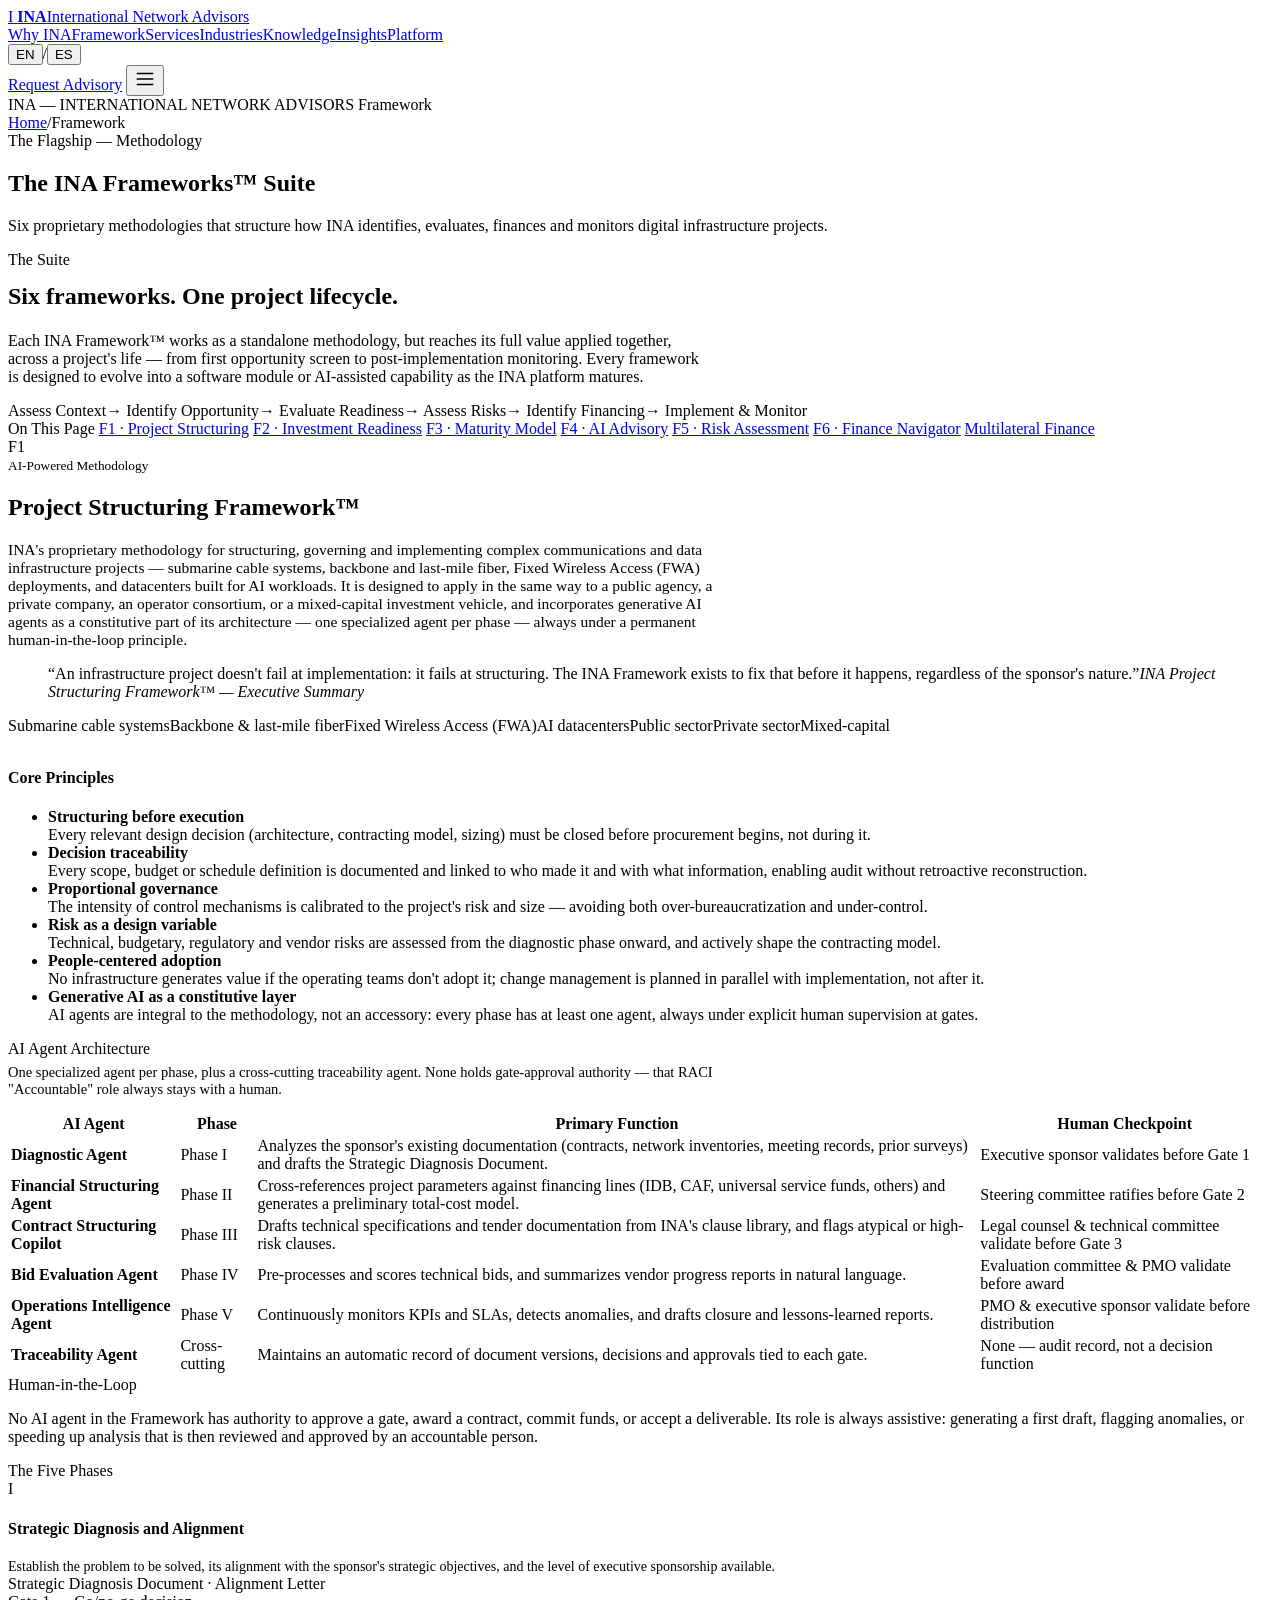
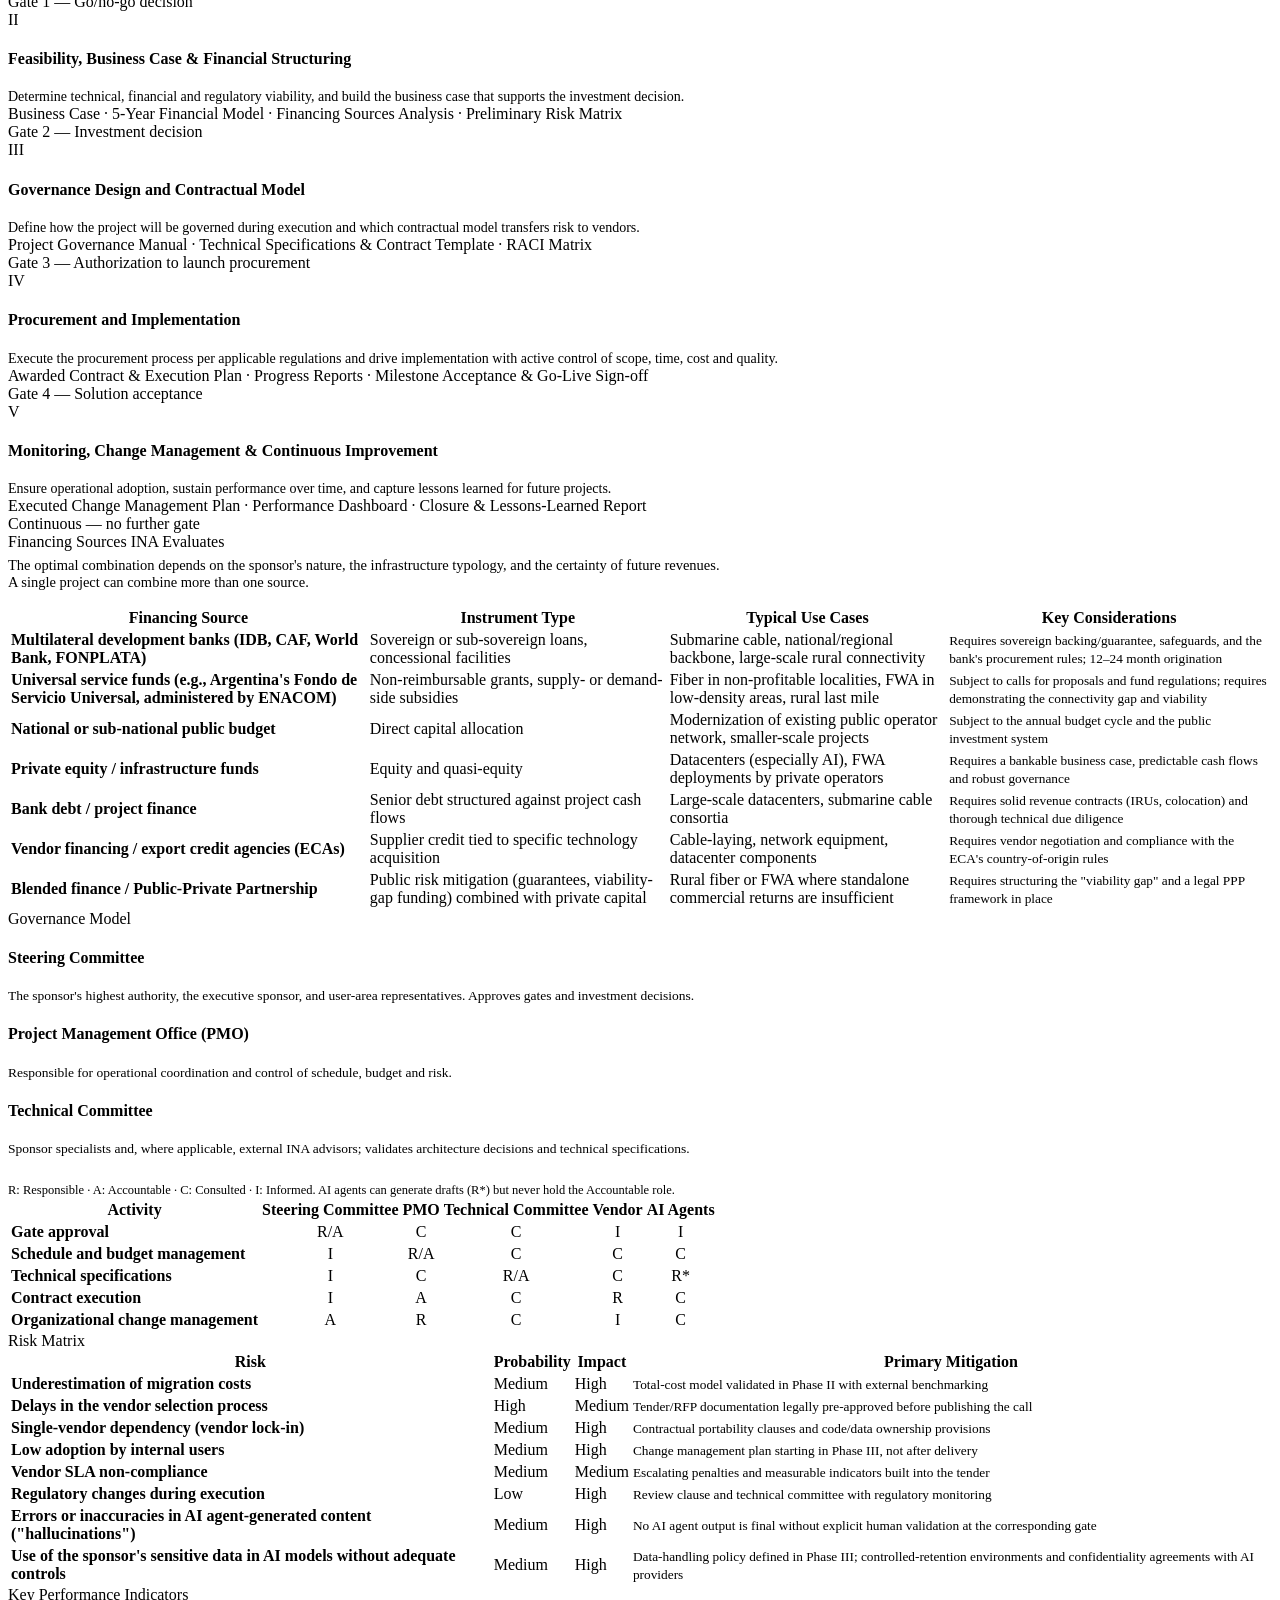
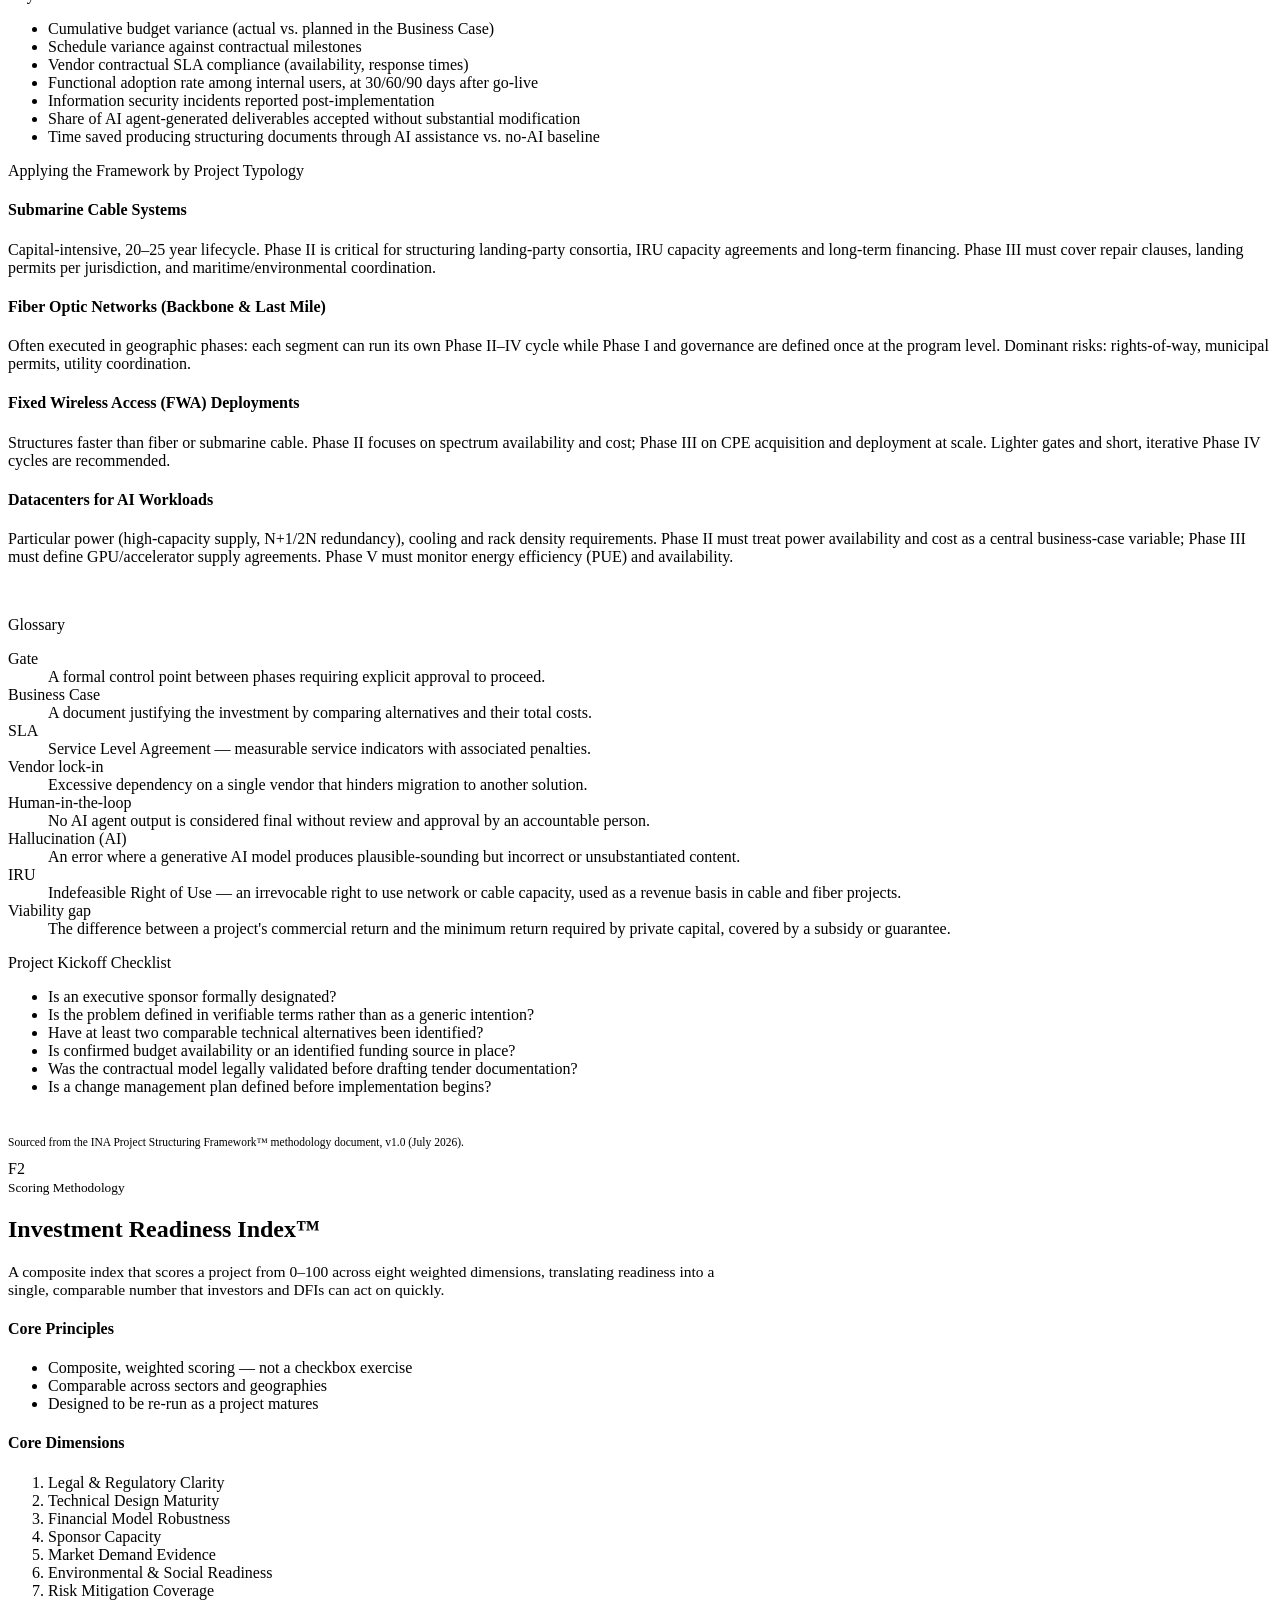
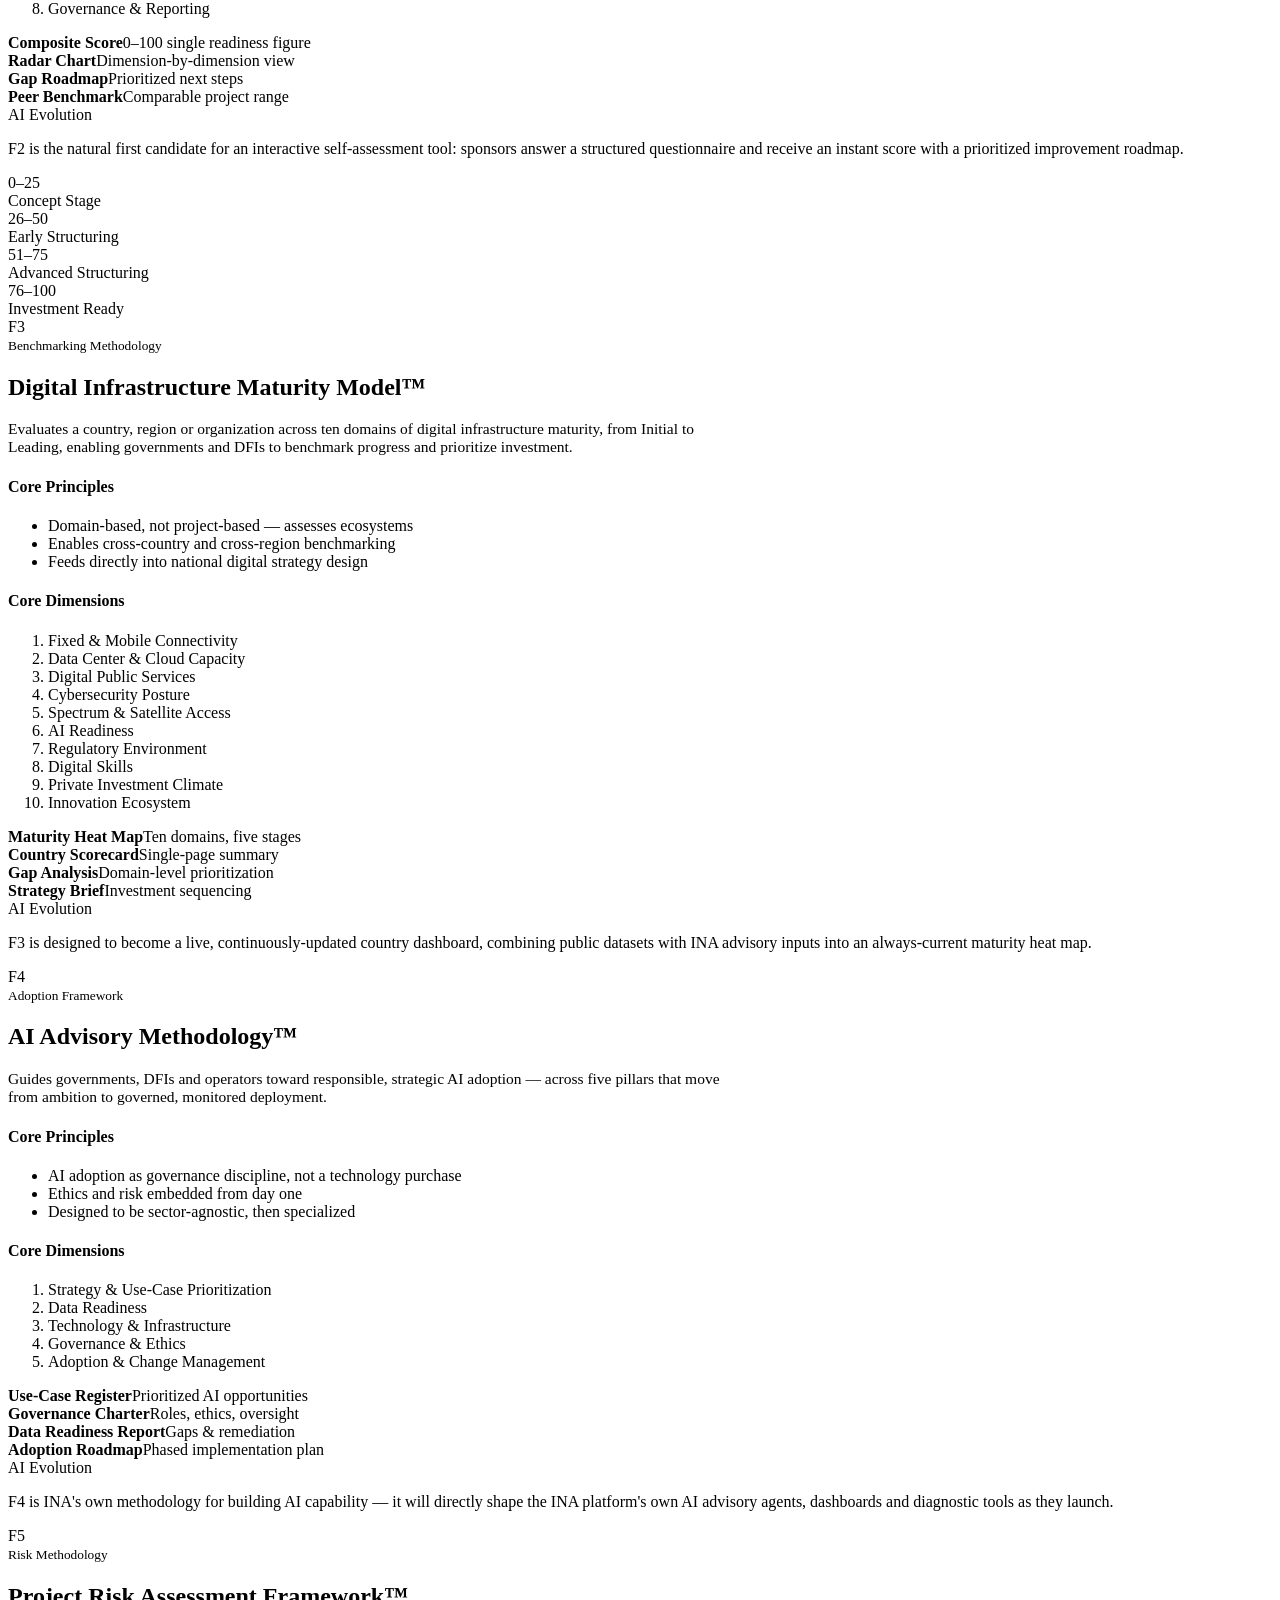
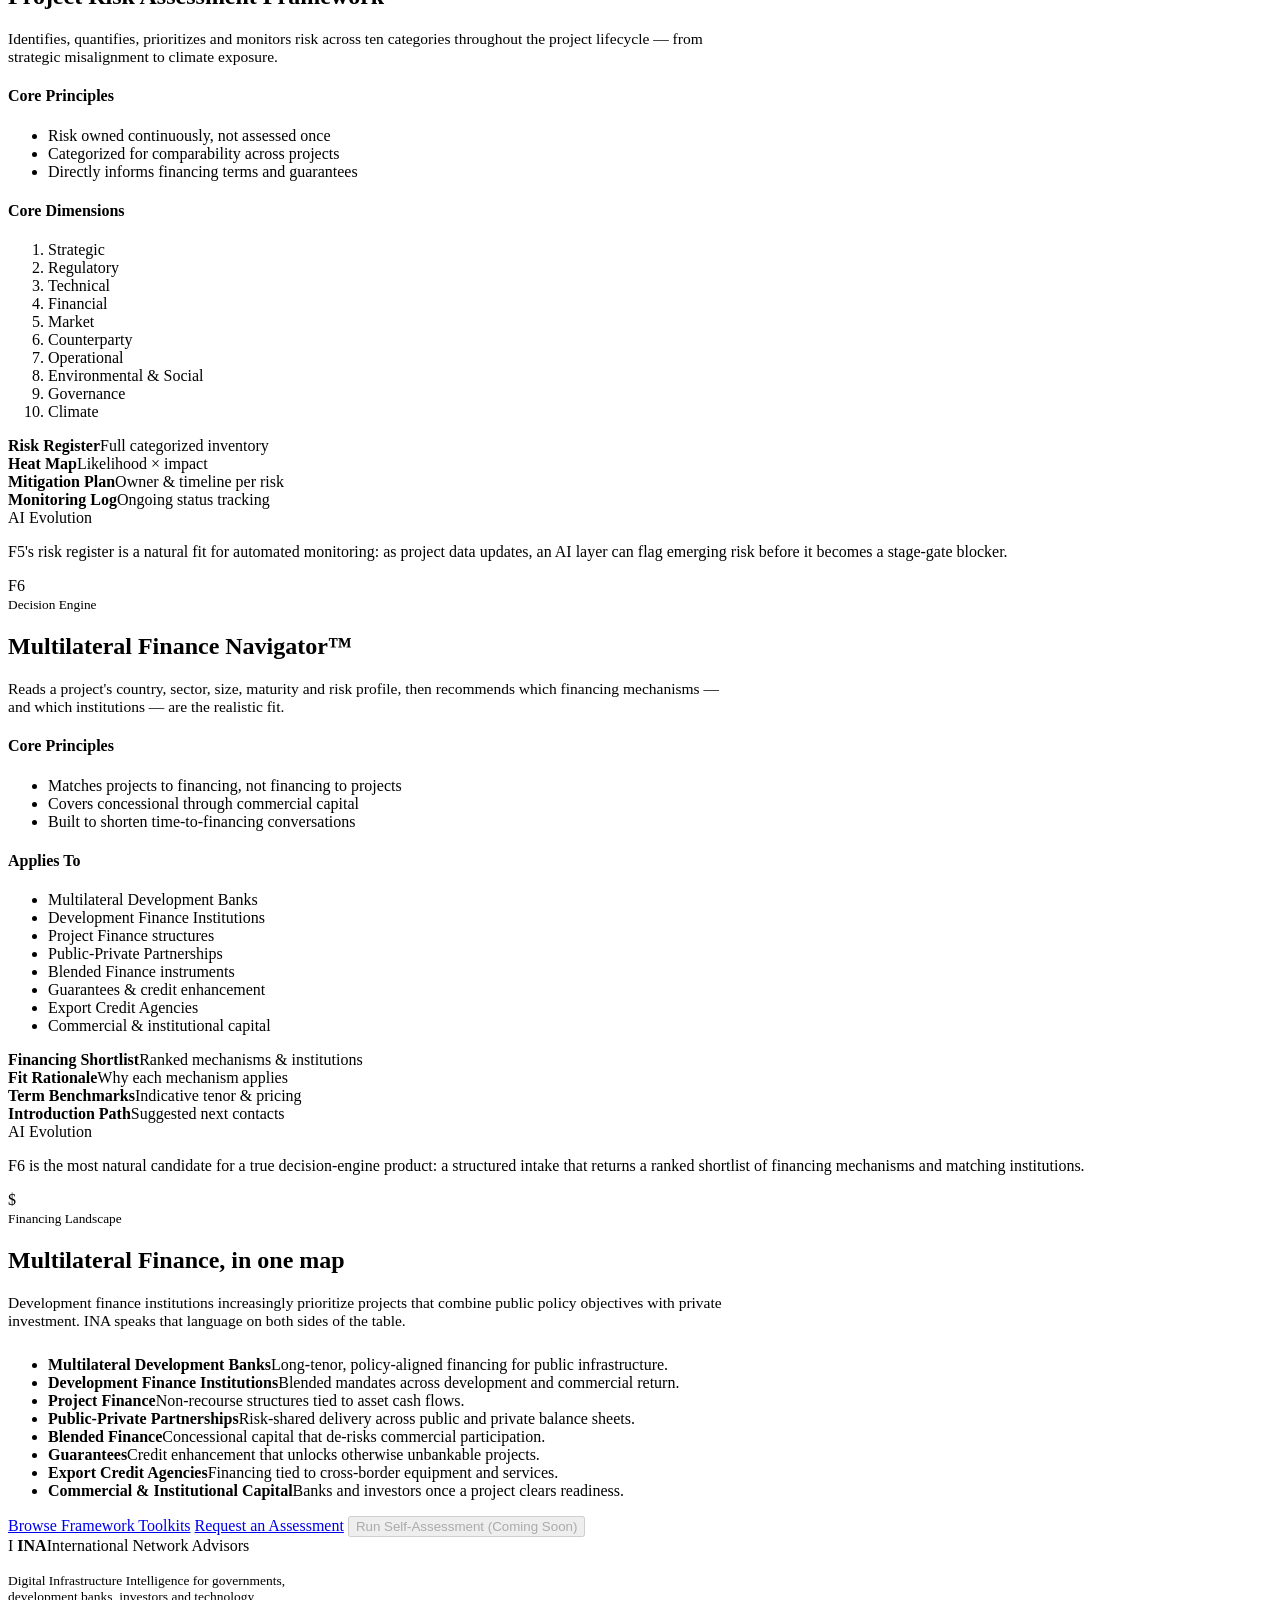
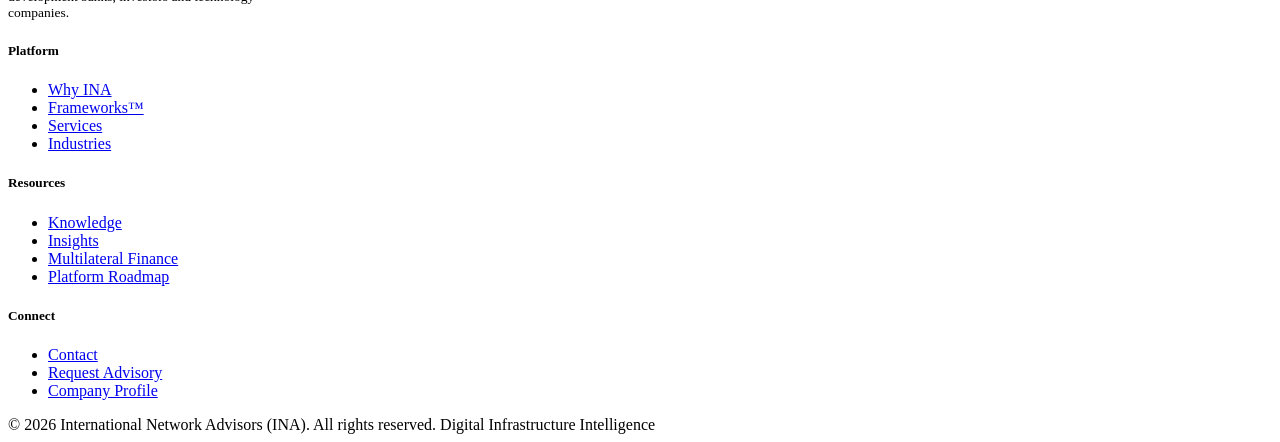
==== framework.html @ de809a36 "Add files via upload" ====
<!DOCTYPE html>
<html lang="en">
<head>
<meta charset="UTF-8">
<meta name="viewport" content="width=device-width, initial-scale=1.0">
<title data-i18n-en="The INA Frameworks™ Suite — Methodology" data-i18n-es="La Suite de Metodologías INA™ — Metodología">The INA Frameworks™ Suite — Methodology</title>
<meta name="description" data-i18n-attr="content" data-i18n-en="The six proprietary INA Frameworks: Project Structuring, Investment Readiness, Maturity Model, AI Advisory, Risk Assessment and Multilateral Finance Navigator." data-i18n-es="Las seis metodologías propias de INA: Estructuración de Proyectos, Preparación para la Inversión, Modelo de Madurez, Asesoría en IA, Evaluación de Riesgo y Navegador de Financiamiento Multilateral." content="The six proprietary INA Frameworks: Project Structuring, Investment Readiness, Maturity Model, AI Advisory, Risk Assessment and Multilateral Finance Navigator.">
<link rel="preconnect" href="https://fonts.googleapis.com">
<link rel="preconnect" href="https://fonts.gstatic.com" crossorigin>
<link href="https://fonts.googleapis.com/css2?family=Fraunces:ital,opsz,wght@0,9..144,400;0,9..144,500;0,9..144,600;1,9..144,500;1,9..144,600&family=IBM+Plex+Sans:wght@400;500;600&family=IBM+Plex+Mono:wght@400;500&display=swap" rel="stylesheet">
<link rel="stylesheet" href="assets/style.css">
</head>
<body>
<header class="site">
  <div class="wrap nav">
    <a href="index.html" class="brand">
      <span class="mark">I</span>
      <span class="word"><b>INA</b><span><span data-i18n="brand.tagline">International Network Advisors</span></span></span>
    </a>
    <nav class="links">
      <a href="why-ina.html"><span data-i18n="nav.why">Why INA</span></a><a href="framework.html" class="current"><span data-i18n="nav.framework">Framework</span></a><a href="services.html"><span data-i18n="nav.services">Services</span></a><a href="industries.html"><span data-i18n="nav.industries">Industries</span></a><a href="knowledge.html"><span data-i18n="nav.knowledge">Knowledge</span></a><a href="insights.html"><span data-i18n="nav.insights">Insights</span></a><a href="platform.html"><span data-i18n="nav.platform">Platform</span></a>
    </nav>
    <div class="lang-switch" aria-label="Language">
      <button class="lang-btn" data-lang="en">EN</button><span>/</span><button class="lang-btn" data-lang="es">ES</button>
    </div>
    <a href="contact.html" class="btn amber"><span data-i18n="nav.cta">Request Advisory</span></a>
    <button class="navToggle" aria-label="Toggle menu" id="navToggle">
      <svg width="22" height="22" viewBox="0 0 24 24" fill="none" stroke="currentColor" stroke-width="1.6"><path d="M3 6h18M3 12h18M3 18h18"/></svg>
    </button>
  </div>
  <div id="mobileMenu" style="display:none; border-top:1px solid var(--paper-line); background:var(--paper);">
    <div class="wrap" style="display:flex; flex-direction:column; padding:18px 32px; gap:16px;">
      <a href="why-ina.html"><span data-i18n="nav.why">Why INA</span></a><a href="framework.html"><span data-i18n="nav.framework">Framework</span></a><a href="services.html"><span data-i18n="nav.services">Services</span></a><a href="industries.html"><span data-i18n="nav.industries">Industries</span></a><a href="knowledge.html"><span data-i18n="nav.knowledge">Knowledge</span></a><a href="insights.html"><span data-i18n="nav.insights">Insights</span></a><a href="platform.html"><span data-i18n="nav.platform">Platform</span></a><a href="contact.html"><span data-i18n="nav.contact">Contact</span></a>
      <div class="lang-switch" style="margin-top:6px;"><button class="lang-btn" data-lang="en">EN</button><span>/</span><button class="lang-btn" data-lang="es">ES</button></div>
    </div>
  </div>
</header>
<section class="page-hero">
  <span class="corner-tag tl">INA &mdash; INTERNATIONAL NETWORK ADVISORS</span>
  <span class="corner-tag tr"><span data-i18n="crumb.framework">Framework</span></span>
  <div class="wrap">
    <div class="breadcrumb"><a href="index.html">Home</a><span>/</span><span><span data-i18n="crumb.framework">Framework</span></span></div>
    <span class="eyebrow on-dark"><span data-i18n="fw.hero.eyebrow">The Flagship &mdash; Methodology</span></span>
    <h1 class="h-page"><span data-i18n="fw.hero.title">The INA Frameworks&trade; Suite</span></h1>
    <p class="lede"><span data-i18n="fw.hero.lede">Six proprietary methodologies that structure how INA identifies, evaluates, finances and monitors digital infrastructure projects.</span></p>
  </div>
</section>
<section class="tight">
  <div class="wrap">
    <div class="reveal" style="max-width:760px;">
      <span class="eyebrow"><span data-i18n="fw.intro.eyebrow">The Suite</span></span>
      <h2 class="h-section" style="margin-top:14px;"><span data-i18n="fw.intro.title">Six frameworks. One project lifecycle.</span></h2>
      <p style="margin-top:22px; font-size:16px; color:var(--muted); max-width:700px;"><span data-i18n="fw.intro.p">Each INA Framework&trade; works as a standalone methodology, but reaches its full value applied together, across a project's life &mdash; from first opportunity screen to post-implementation monitoring. Every framework is designed to evolve into a software module or AI-assisted capability as the INA platform matures.</span></p>
    </div>
    <div class="reveal">
      <div class="workflow">
        <span class="wf-node"><span data-i18n="wf.assess">Assess Context</span></span><span class="wf-arrow">&rarr;</span>
        <span class="wf-node"><span data-i18n="wf.identify">Identify Opportunity</span></span><span class="wf-arrow">&rarr;</span>
        <span class="wf-node"><span data-i18n="wf.evaluate">Evaluate Readiness</span></span><span class="wf-arrow">&rarr;</span>
        <span class="wf-node"><span data-i18n="wf.risks">Assess Risks</span></span><span class="wf-arrow">&rarr;</span>
        <span class="wf-node"><span data-i18n="wf.finance">Identify Financing</span></span><span class="wf-arrow">&rarr;</span>
        <span class="wf-node"><span data-i18n="wf.implement">Implement &amp; Monitor</span></span>
      </div>
    </div>
  </div>
</section>
<section class="tight"><div class="wrap"><div class="fw-layout"><div class="fw-toc">
  <span class="toc-label"><span data-i18n="fw.toc.label">On This Page</span></span>
  <a href="#f1"><span data-i18n="fw.toc.f1">F1 &middot; Project Structuring</span></a>
  <a href="#f2"><span data-i18n="fw.toc.f2">F2 &middot; Investment Readiness</span></a>
  <a href="#f3"><span data-i18n="fw.toc.f3">F3 &middot; Maturity Model</span></a>
  <a href="#f4"><span data-i18n="fw.toc.f4">F4 &middot; AI Advisory</span></a>
  <a href="#f5"><span data-i18n="fw.toc.f5">F5 &middot; Risk Assessment</span></a>
  <a href="#f6"><span data-i18n="fw.toc.f6">F6 &middot; Finance Navigator</span></a>
  <a href="#finance"><span data-i18n="fw.toc.finance">Multilateral Finance</span></a>
</div>
<div><div class="fw-section" id="f1">
  <div class="fw-kicker">
    <span class="fnum-big">F1</span>
    <div class="fw-title"><small><span data-i18n="fw.f1.kicker">AI-Powered Methodology</span></small><h2><span data-i18n="fw.f1.title">Project Structuring Framework&trade;</span></h2></div>
  </div>
  <p style="max-width:720px; color:var(--muted); font-size:15.5px;"><span data-i18n="fw.f1.overview">INA's proprietary methodology for structuring, governing and implementing complex communications and data infrastructure projects &mdash; submarine cable systems, backbone and last-mile fiber, Fixed Wireless Access (FWA) deployments, and datacenters built for AI workloads. It is designed to apply in the same way to a public agency, a private company, an operator consortium, or a mixed-capital investment vehicle, and incorporates generative AI agents as a constitutive part of its architecture &mdash; one specialized agent per phase &mdash; always under a permanent human-in-the-loop principle.</span></p>
  <blockquote class="fw-quote">&ldquo;<span data-i18n="fw.f1.quote">An infrastructure project doesn't fail at implementation: it fails at structuring. The INA Framework exists to fix that before it happens, regardless of the sponsor's nature.</span>&rdquo;<cite><span data-i18n="fw.f1.quote.cite">INA Project Structuring Framework&trade; — Executive Summary</span></cite></blockquote>
  <div class="chip-row"><span><span data-i18n="fw.f1.scope.1">Submarine cable systems</span></span><span><span data-i18n="fw.f1.scope.2">Backbone &amp; last-mile fiber</span></span><span><span data-i18n="fw.f1.scope.3">Fixed Wireless Access (FWA)</span></span><span><span data-i18n="fw.f1.scope.4">AI datacenters</span></span><span><span data-i18n="fw.f1.scope.5">Public sector</span></span><span><span data-i18n="fw.f1.scope.6">Private sector</span></span><span><span data-i18n="fw.f1.scope.7">Mixed-capital</span></span></div>

  <div class="info-block" style="margin-top:34px;"><h4><span data-i18n="fw.principles">Core Principles</span></h4><ul style="gap:16px;"><li><b style="color:var(--text);"><span data-i18n="fw.f1.p1">Structuring before execution</span></b><br><span style="color:var(--muted);"><span data-i18n="fw.f1.p1.d">Every relevant design decision (architecture, contracting model, sizing) must be closed before procurement begins, not during it.</span></span></li><li><b style="color:var(--text);"><span data-i18n="fw.f1.p2">Decision traceability</span></b><br><span style="color:var(--muted);"><span data-i18n="fw.f1.p2.d">Every scope, budget or schedule definition is documented and linked to who made it and with what information, enabling audit without retroactive reconstruction.</span></span></li><li><b style="color:var(--text);"><span data-i18n="fw.f1.p3">Proportional governance</span></b><br><span style="color:var(--muted);"><span data-i18n="fw.f1.p3.d">The intensity of control mechanisms is calibrated to the project's risk and size &mdash; avoiding both over-bureaucratization and under-control.</span></span></li><li><b style="color:var(--text);"><span data-i18n="fw.f1.p4">Risk as a design variable</span></b><br><span style="color:var(--muted);"><span data-i18n="fw.f1.p4.d">Technical, budgetary, regulatory and vendor risks are assessed from the diagnostic phase onward, and actively shape the contracting model.</span></span></li><li><b style="color:var(--text);"><span data-i18n="fw.f1.p5">People-centered adoption</span></b><br><span style="color:var(--muted);"><span data-i18n="fw.f1.p5.d">No infrastructure generates value if the operating teams don't adopt it; change management is planned in parallel with implementation, not after it.</span></span></li><li><b style="color:var(--text);"><span data-i18n="fw.f1.p6">Generative AI as a constitutive layer</span></b><br><span style="color:var(--muted);"><span data-i18n="fw.f1.p6.d">AI agents are integral to the methodology, not an accessory: every phase has at least one agent, always under explicit human supervision at gates.</span></span></li></ul></div>

  <div class="subhead"><span data-i18n="fw.f1.agents.title">AI Agent Architecture</span></div>
  <p style="max-width:720px; color:var(--muted); font-size:14.5px; margin-top:6px;"><span data-i18n="fw.f1.agents.lede">One specialized agent per phase, plus a cross-cutting traceability agent. None holds gate-approval authority — that RACI "Accountable" role always stays with a human.</span></p>
  <div class="table-wrap"><table class="fw-table">
      <tr><th><span data-i18n="th.agent">AI Agent</span></th><th><span data-i18n="th.phase">Phase</span></th><th><span data-i18n="th.function">Primary Function</span></th><th><span data-i18n="th.checkpoint">Human Checkpoint</span></th></tr>
      <tr><td><b><span data-i18n="ag1.name">Diagnostic Agent</span></b></td><td><span data-i18n="ag1.phase">Phase I</span></td><td><span data-i18n="ag1.fn">Analyzes the sponsor's existing documentation (contracts, network inventories, meeting records, prior surveys) and drafts the Strategic Diagnosis Document.</span></td><td><span data-i18n="ag1.hc">Executive sponsor validates before Gate 1</span></td></tr>
      <tr><td><b><span data-i18n="ag2.name">Financial Structuring Agent</span></b></td><td><span data-i18n="ag2.phase">Phase II</span></td><td><span data-i18n="ag2.fn">Cross-references project parameters against financing lines (IDB, CAF, universal service funds, others) and generates a preliminary total-cost model.</span></td><td><span data-i18n="ag2.hc">Steering committee ratifies before Gate 2</span></td></tr>
      <tr><td><b><span data-i18n="ag3.name">Contract Structuring Copilot</span></b></td><td><span data-i18n="ag3.phase">Phase III</span></td><td><span data-i18n="ag3.fn">Drafts technical specifications and tender documentation from INA's clause library, and flags atypical or high-risk clauses.</span></td><td><span data-i18n="ag3.hc">Legal counsel &amp; technical committee validate before Gate 3</span></td></tr>
      <tr><td><b><span data-i18n="ag4.name">Bid Evaluation Agent</span></b></td><td><span data-i18n="ag4.phase">Phase IV</span></td><td><span data-i18n="ag4.fn">Pre-processes and scores technical bids, and summarizes vendor progress reports in natural language.</span></td><td><span data-i18n="ag4.hc">Evaluation committee &amp; PMO validate before award</span></td></tr>
      <tr><td><b><span data-i18n="ag5.name">Operations Intelligence Agent</span></b></td><td><span data-i18n="ag5.phase">Phase V</span></td><td><span data-i18n="ag5.fn">Continuously monitors KPIs and SLAs, detects anomalies, and drafts closure and lessons-learned reports.</span></td><td><span data-i18n="ag5.hc">PMO &amp; executive sponsor validate before distribution</span></td></tr>
      <tr><td><b><span data-i18n="ag6.name">Traceability Agent</span></b></td><td><span data-i18n="ag6.phase">Cross-cutting</span></td><td><span data-i18n="ag6.fn">Maintains an automatic record of document versions, decisions and approvals tied to each gate.</span></td><td><span data-i18n="ag6.hc">None &mdash; audit record, not a decision function</span></td></tr>
    </table></div>
  <div class="ai-callout"><span class="lab"><span data-i18n="fw.f1.hitl.label">Human-in-the-Loop</span></span><p><span data-i18n="fw.f1.hitl.text">No AI agent in the Framework has authority to approve a gate, award a contract, commit funds, or accept a deliverable. Its role is always assistive: generating a first draft, flagging anomalies, or speeding up analysis that is then reviewed and approved by an accountable person.</span></p></div>

  <div class="subhead"><span data-i18n="fw.f1.phases.title">The Five Phases</span></div>
  <div class="phase-list"><div class="phase-item"><div class="pn">I</div><div>
          <h4><span data-i18n="ph1.t">Strategic Diagnosis and Alignment</span></h4><p style="font-size:14px; color:var(--muted); margin:0;"><span data-i18n="ph1.obj">Establish the problem to be solved, its alignment with the sponsor's strategic objectives, and the level of executive sponsorship available.</span></p>
          <div class="pdeliv"><b style="color:var(--text);"></b><span data-i18n="ph1.deliv">Strategic Diagnosis Document &middot; Alignment Letter</span></div>
          <span class="pgate"><span data-i18n="ph1.gate">Gate 1 — Go/no-go decision</span></span>
        </div></div><div class="phase-item"><div class="pn">II</div><div>
          <h4><span data-i18n="ph2.t">Feasibility, Business Case &amp; Financial Structuring</span></h4><p style="font-size:14px; color:var(--muted); margin:0;"><span data-i18n="ph2.obj">Determine technical, financial and regulatory viability, and build the business case that supports the investment decision.</span></p>
          <div class="pdeliv"><b style="color:var(--text);"></b><span data-i18n="ph2.deliv">Business Case &middot; 5-Year Financial Model &middot; Financing Sources Analysis &middot; Preliminary Risk Matrix</span></div>
          <span class="pgate"><span data-i18n="ph2.gate">Gate 2 — Investment decision</span></span>
        </div></div><div class="phase-item"><div class="pn">III</div><div>
          <h4><span data-i18n="ph3.t">Governance Design and Contractual Model</span></h4><p style="font-size:14px; color:var(--muted); margin:0;"><span data-i18n="ph3.obj">Define how the project will be governed during execution and which contractual model transfers risk to vendors.</span></p>
          <div class="pdeliv"><b style="color:var(--text);"></b><span data-i18n="ph3.deliv">Project Governance Manual &middot; Technical Specifications &amp; Contract Template &middot; RACI Matrix</span></div>
          <span class="pgate"><span data-i18n="ph3.gate">Gate 3 — Authorization to launch procurement</span></span>
        </div></div><div class="phase-item"><div class="pn">IV</div><div>
          <h4><span data-i18n="ph4.t">Procurement and Implementation</span></h4><p style="font-size:14px; color:var(--muted); margin:0;"><span data-i18n="ph4.obj">Execute the procurement process per applicable regulations and drive implementation with active control of scope, time, cost and quality.</span></p>
          <div class="pdeliv"><b style="color:var(--text);"></b><span data-i18n="ph4.deliv">Awarded Contract &amp; Execution Plan &middot; Progress Reports &middot; Milestone Acceptance &amp; Go-Live Sign-off</span></div>
          <span class="pgate"><span data-i18n="ph4.gate">Gate 4 — Solution acceptance</span></span>
        </div></div><div class="phase-item"><div class="pn">V</div><div>
          <h4><span data-i18n="ph5.t">Monitoring, Change Management &amp; Continuous Improvement</span></h4><p style="font-size:14px; color:var(--muted); margin:0;"><span data-i18n="ph5.obj">Ensure operational adoption, sustain performance over time, and capture lessons learned for future projects.</span></p>
          <div class="pdeliv"><b style="color:var(--text);"></b><span data-i18n="ph5.deliv">Executed Change Management Plan &middot; Performance Dashboard &middot; Closure &amp; Lessons-Learned Report</span></div>
          <span class="pgate"><span data-i18n="ph5.gate">Continuous — no further gate</span></span>
        </div></div></div>

  <div class="subhead"><span data-i18n="fw.f1.fin.title">Financing Sources INA Evaluates</span></div>
  <p style="max-width:720px; color:var(--muted); font-size:14.5px; margin-top:6px;"><span data-i18n="fw.f1.fin.lede">The optimal combination depends on the sponsor's nature, the infrastructure typology, and the certainty of future revenues. A single project can combine more than one source.</span></p>
  <div class="table-wrap"><table class="fw-table">
      <tr><th><span data-i18n="th.source">Financing Source</span></th><th><span data-i18n="th.instrument">Instrument Type</span></th><th><span data-i18n="th.usecase">Typical Use Cases</span></th><th><span data-i18n="th.consider">Key Considerations</span></th></tr>
      <tr><td><b><span data-i18n="finrow1.src">Multilateral development banks (IDB, CAF, World Bank, FONPLATA)</span></b></td><td><span data-i18n="finrow1.inst">Sovereign or sub-sovereign loans, concessional facilities</span></td><td><span data-i18n="finrow1.use">Submarine cable, national/regional backbone, large-scale rural connectivity</span></td><td><small><span data-i18n="finrow1.con">Requires sovereign backing/guarantee, safeguards, and the bank's procurement rules; 12&ndash;24 month origination</span></small></td></tr>
      <tr><td><b><span data-i18n="finrow2.src">Universal service funds (e.g., Argentina's Fondo de Servicio Universal, administered by ENACOM)</span></b></td><td><span data-i18n="finrow2.inst">Non-reimbursable grants, supply- or demand-side subsidies</span></td><td><span data-i18n="finrow2.use">Fiber in non-profitable localities, FWA in low-density areas, rural last mile</span></td><td><small><span data-i18n="finrow2.con">Subject to calls for proposals and fund regulations; requires demonstrating the connectivity gap and viability</span></small></td></tr>
      <tr><td><b><span data-i18n="finrow3.src">National or sub-national public budget</span></b></td><td><span data-i18n="finrow3.inst">Direct capital allocation</span></td><td><span data-i18n="finrow3.use">Modernization of existing public operator network, smaller-scale projects</span></td><td><small><span data-i18n="finrow3.con">Subject to the annual budget cycle and the public investment system</span></small></td></tr>
      <tr><td><b><span data-i18n="finrow4.src">Private equity / infrastructure funds</span></b></td><td><span data-i18n="finrow4.inst">Equity and quasi-equity</span></td><td><span data-i18n="finrow4.use">Datacenters (especially AI), FWA deployments by private operators</span></td><td><small><span data-i18n="finrow4.con">Requires a bankable business case, predictable cash flows and robust governance</span></small></td></tr>
      <tr><td><b><span data-i18n="finrow5.src">Bank debt / project finance</span></b></td><td><span data-i18n="finrow5.inst">Senior debt structured against project cash flows</span></td><td><span data-i18n="finrow5.use">Large-scale datacenters, submarine cable consortia</span></td><td><small><span data-i18n="finrow5.con">Requires solid revenue contracts (IRUs, colocation) and thorough technical due diligence</span></small></td></tr>
      <tr><td><b><span data-i18n="finrow6.src">Vendor financing / export credit agencies (ECAs)</span></b></td><td><span data-i18n="finrow6.inst">Supplier credit tied to specific technology acquisition</span></td><td><span data-i18n="finrow6.use">Cable-laying, network equipment, datacenter components</span></td><td><small><span data-i18n="finrow6.con">Requires vendor negotiation and compliance with the ECA's country-of-origin rules</span></small></td></tr>
      <tr><td><b><span data-i18n="finrow7.src">Blended finance / Public-Private Partnership</span></b></td><td><span data-i18n="finrow7.inst">Public risk mitigation (guarantees, viability-gap funding) combined with private capital</span></td><td><span data-i18n="finrow7.use">Rural fiber or FWA where standalone commercial returns are insufficient</span></td><td><small><span data-i18n="finrow7.con">Requires structuring the "viability gap" and a legal PPP framework in place</span></small></td></tr>
    </table></div>

  <div class="subhead"><span data-i18n="fw.f1.gov.title">Governance Model</span></div>
  <div class="two-col" style="grid-template-columns:1fr; gap:0;"><div class="info-block" style="margin-top:14px;"><h4><span data-i18n="gov1.t">Steering Committee</span></h4><p style="font-size:13.5px; color:var(--muted); margin:0;"><span data-i18n="gov1.d">The sponsor's highest authority, the executive sponsor, and user-area representatives. Approves gates and investment decisions.</span></p></div><div class="info-block" style="margin-top:14px;"><h4><span data-i18n="gov2.t">Project Management Office (PMO)</span></h4><p style="font-size:13.5px; color:var(--muted); margin:0;"><span data-i18n="gov2.d">Responsible for operational coordination and control of schedule, budget and risk.</span></p></div><div class="info-block" style="margin-top:14px;"><h4><span data-i18n="gov3.t">Technical Committee</span></h4><p style="font-size:13.5px; color:var(--muted); margin:0;"><span data-i18n="gov3.d">Sponsor specialists and, where applicable, external INA advisors; validates architecture decisions and technical specifications.</span></p></div></div>
  <div style="margin-top:26px;">
    <p style="font-size:12.5px; color:var(--muted); margin-bottom:0;"><span data-i18n="fw.f1.raci.legend">R: Responsible &middot; A: Accountable &middot; C: Consulted &middot; I: Informed. AI agents can generate drafts (R*) but never hold the Accountable role.</span></p>
  </div>
  <div class="table-wrap"><table class="fw-table"><tr><th><span data-i18n="th.activity">Activity</span></th><th>Steering Committee</th><th>PMO</th><th>Technical Committee</th><th>Vendor</th><th>AI Agents</th></tr><tr><td><b><span data-i18n="raci1">Gate approval</span></b></td><td style='text-align:center; font-family:var(--mono);'>R/A</td><td style='text-align:center; font-family:var(--mono);'>C</td><td style='text-align:center; font-family:var(--mono);'>C</td><td style='text-align:center; font-family:var(--mono);'>I</td><td style='text-align:center; font-family:var(--mono);'>I</td></tr><tr><td><b><span data-i18n="raci2">Schedule and budget management</span></b></td><td style='text-align:center; font-family:var(--mono);'>I</td><td style='text-align:center; font-family:var(--mono);'>R/A</td><td style='text-align:center; font-family:var(--mono);'>C</td><td style='text-align:center; font-family:var(--mono);'>C</td><td style='text-align:center; font-family:var(--mono);'>C</td></tr><tr><td><b><span data-i18n="raci3">Technical specifications</span></b></td><td style='text-align:center; font-family:var(--mono);'>I</td><td style='text-align:center; font-family:var(--mono);'>C</td><td style='text-align:center; font-family:var(--mono);'>R/A</td><td style='text-align:center; font-family:var(--mono);'>C</td><td style='text-align:center; font-family:var(--mono);'>R*</td></tr><tr><td><b><span data-i18n="raci4">Contract execution</span></b></td><td style='text-align:center; font-family:var(--mono);'>I</td><td style='text-align:center; font-family:var(--mono);'>A</td><td style='text-align:center; font-family:var(--mono);'>C</td><td style='text-align:center; font-family:var(--mono);'>R</td><td style='text-align:center; font-family:var(--mono);'>C</td></tr><tr><td><b><span data-i18n="raci5">Organizational change management</span></b></td><td style='text-align:center; font-family:var(--mono);'>A</td><td style='text-align:center; font-family:var(--mono);'>R</td><td style='text-align:center; font-family:var(--mono);'>C</td><td style='text-align:center; font-family:var(--mono);'>I</td><td style='text-align:center; font-family:var(--mono);'>C</td></tr></table></div>

  <div class="subhead"><span data-i18n="fw.f1.risk.title">Risk Matrix</span></div>
  <div class="table-wrap"><table class="fw-table">
      <tr><th><span data-i18n="th.risk">Risk</span></th><th><span data-i18n="th.prob">Probability</span></th><th><span data-i18n="th.impact">Impact</span></th><th><span data-i18n="th.mitig">Primary Mitigation</span></th></tr>
      <tr><td><b><span data-i18n="risk1.r">Underestimation of migration costs</span></b></td><td><span data-i18n="prob.med">Medium</span></td><td><span data-i18n="impact.high">High</span></td><td><small><span data-i18n="risk1.m">Total-cost model validated in Phase II with external benchmarking</span></small></td></tr><tr><td><b><span data-i18n="risk2.r">Delays in the vendor selection process</span></b></td><td><span data-i18n="prob.high">High</span></td><td><span data-i18n="impact.med">Medium</span></td><td><small><span data-i18n="risk2.m">Tender/RFP documentation legally pre-approved before publishing the call</span></small></td></tr><tr><td><b><span data-i18n="risk3.r">Single-vendor dependency (vendor lock-in)</span></b></td><td><span data-i18n="prob.med">Medium</span></td><td><span data-i18n="impact.high">High</span></td><td><small><span data-i18n="risk3.m">Contractual portability clauses and code/data ownership provisions</span></small></td></tr><tr><td><b><span data-i18n="risk4.r">Low adoption by internal users</span></b></td><td><span data-i18n="prob.med">Medium</span></td><td><span data-i18n="impact.high">High</span></td><td><small><span data-i18n="risk4.m">Change management plan starting in Phase III, not after delivery</span></small></td></tr><tr><td><b><span data-i18n="risk5.r">Vendor SLA non-compliance</span></b></td><td><span data-i18n="prob.med">Medium</span></td><td><span data-i18n="impact.med">Medium</span></td><td><small><span data-i18n="risk5.m">Escalating penalties and measurable indicators built into the tender</span></small></td></tr><tr><td><b><span data-i18n="risk6.r">Regulatory changes during execution</span></b></td><td><span data-i18n="prob.low">Low</span></td><td><span data-i18n="impact.high">High</span></td><td><small><span data-i18n="risk6.m">Review clause and technical committee with regulatory monitoring</span></small></td></tr><tr><td><b><span data-i18n="risk7.r">Errors or inaccuracies in AI agent-generated content ("hallucinations")</span></b></td><td><span data-i18n="prob.med">Medium</span></td><td><span data-i18n="impact.high">High</span></td><td><small><span data-i18n="risk7.m">No AI agent output is final without explicit human validation at the corresponding gate</span></small></td></tr><tr><td><b><span data-i18n="risk8.r">Use of the sponsor's sensitive data in AI models without adequate controls</span></b></td><td><span data-i18n="prob.med">Medium</span></td><td><span data-i18n="impact.high">High</span></td><td><small><span data-i18n="risk8.m">Data-handling policy defined in Phase III; controlled-retention environments and confidentiality agreements with AI providers</span></small></td></tr>
    </table></div>

  <div class="subhead"><span data-i18n="fw.f1.kpi.title">Key Performance Indicators</span></div>
  <div class="info-block" style="margin-top:14px;"><ul><li><span data-i18n="kpi1">Cumulative budget variance (actual vs. planned in the Business Case)</span></li><li><span data-i18n="kpi2">Schedule variance against contractual milestones</span></li><li><span data-i18n="kpi3">Vendor contractual SLA compliance (availability, response times)</span></li><li><span data-i18n="kpi4">Functional adoption rate among internal users, at 30/60/90 days after go-live</span></li><li><span data-i18n="kpi5">Information security incidents reported post-implementation</span></li><li><span data-i18n="kpi6">Share of AI agent-generated deliverables accepted without substantial modification</span></li><li><span data-i18n="kpi7">Time saved producing structuring documents through AI assistance vs. no-AI baseline</span></li></ul></div>

  <div class="subhead"><span data-i18n="fw.f1.typo.title">Applying the Framework by Project Typology</span></div>
  <div class="typo-grid"><div class="typo-card"><h4><span data-i18n="typo1.t">Submarine Cable Systems</span></h4><p><span data-i18n="typo1.d">Capital-intensive, 20&ndash;25 year lifecycle. Phase II is critical for structuring landing-party consortia, IRU capacity agreements and long-term financing. Phase III must cover repair clauses, landing permits per jurisdiction, and maritime/environmental coordination.</span></p></div><div class="typo-card"><h4><span data-i18n="typo2.t">Fiber Optic Networks (Backbone &amp; Last Mile)</span></h4><p><span data-i18n="typo2.d">Often executed in geographic phases: each segment can run its own Phase II&ndash;IV cycle while Phase I and governance are defined once at the program level. Dominant risks: rights-of-way, municipal permits, utility coordination.</span></p></div><div class="typo-card"><h4><span data-i18n="typo3.t">Fixed Wireless Access (FWA) Deployments</span></h4><p><span data-i18n="typo3.d">Structures faster than fiber or submarine cable. Phase II focuses on spectrum availability and cost; Phase III on CPE acquisition and deployment at scale. Lighter gates and short, iterative Phase IV cycles are recommended.</span></p></div><div class="typo-card"><h4><span data-i18n="typo4.t">Datacenters for AI Workloads</span></h4><p><span data-i18n="typo4.d">Particular power (high-capacity supply, N+1/2N redundancy), cooling and rack density requirements. Phase II must treat power availability and cost as a central business-case variable; Phase III must define GPU/accelerator supply agreements. Phase V must monitor energy efficiency (PUE) and availability.</span></p></div></div>

  <div class="two-col" style="margin-top:50px;">
    <div>
      <div class="subhead" style="margin-top:0;"><span data-i18n="fw.f1.glossary.title">Glossary</span></div>
      <dl class="glossary-grid" style="grid-template-columns:1fr;"><dt><span data-i18n="gloss1.t">Gate</span></dt><dd><span data-i18n="gloss1.d">A formal control point between phases requiring explicit approval to proceed.</span></dd><dt><span data-i18n="gloss2.t">Business Case</span></dt><dd><span data-i18n="gloss2.d">A document justifying the investment by comparing alternatives and their total costs.</span></dd><dt><span data-i18n="gloss3.t">SLA</span></dt><dd><span data-i18n="gloss3.d">Service Level Agreement — measurable service indicators with associated penalties.</span></dd><dt><span data-i18n="gloss4.t">Vendor lock-in</span></dt><dd><span data-i18n="gloss4.d">Excessive dependency on a single vendor that hinders migration to another solution.</span></dd><dt><span data-i18n="gloss5.t">Human-in-the-loop</span></dt><dd><span data-i18n="gloss5.d">No AI agent output is considered final without review and approval by an accountable person.</span></dd><dt><span data-i18n="gloss6.t">Hallucination (AI)</span></dt><dd><span data-i18n="gloss6.d">An error where a generative AI model produces plausible-sounding but incorrect or unsubstantiated content.</span></dd><dt><span data-i18n="gloss7.t">IRU</span></dt><dd><span data-i18n="gloss7.d">Indefeasible Right of Use — an irrevocable right to use network or cable capacity, used as a revenue basis in cable and fiber projects.</span></dd><dt><span data-i18n="gloss8.t">Viability gap</span></dt><dd><span data-i18n="gloss8.d">The difference between a project's commercial return and the minimum return required by private capital, covered by a subsidy or guarantee.</span></dd></dl>
    </div>
    <div>
      <div class="subhead" style="margin-top:0;"><span data-i18n="fw.f1.checklist.title">Project Kickoff Checklist</span></div>
      <ul class="check-list"><li><span data-i18n="check1">Is an executive sponsor formally designated?</span></li><li><span data-i18n="check2">Is the problem defined in verifiable terms rather than as a generic intention?</span></li><li><span data-i18n="check3">Have at least two comparable technical alternatives been identified?</span></li><li><span data-i18n="check4">Is confirmed budget availability or an identified funding source in place?</span></li><li><span data-i18n="check5">Was the contractual model legally validated before drafting tender documentation?</span></li><li><span data-i18n="check6">Is a change management plan defined before implementation begins?</span></li></ul>
    </div>
  </div>

  <p style="margin-top:40px; font-size:11.5px; color:var(--muted); font-family:var(--mono);"><span data-i18n="fw.f1.source">Sourced from the INA Project Structuring Framework&trade; methodology document, v1.0 (July 2026).</span></p>
</div>
<div class="fw-section" id="f2">
  <div class="fw-kicker">
    <span class="fnum-big">F2</span>
    <div class="fw-title"><small><span data-i18n="fw.f2.kicker">Scoring Methodology</span></small><h2><span data-i18n="fw.f2.title">Investment Readiness Index&trade;</span></h2></div>
  </div>
  <p style="max-width:720px; color:var(--muted); font-size:15.5px;"><span data-i18n="fw.f2.overview">A composite index that scores a project from 0&ndash;100 across eight weighted dimensions, translating readiness into a single, comparable number that investors and DFIs can act on quickly.</span></p>
  <div class="two-col">
    <div class="info-block"><h4><span data-i18n="fw.principles">Core Principles</span></h4><ul><li><span data-i18n="fw.f2.p1">Composite, weighted scoring &mdash; not a checkbox exercise</span></li><li><span data-i18n="fw.f2.p2">Comparable across sectors and geographies</span></li><li><span data-i18n="fw.f2.p3">Designed to be re-run as a project matures</span></li></ul></div>
    <div class="info-block"><h4><span data-i18n="fw.dimensions">Core Dimensions</span></h4><ol><li><span data-i18n="fw.f2.d1">Legal &amp; Regulatory Clarity</span></li><li><span data-i18n="fw.f2.d2">Technical Design Maturity</span></li><li><span data-i18n="fw.f2.d3">Financial Model Robustness</span></li><li><span data-i18n="fw.f2.d4">Sponsor Capacity</span></li><li><span data-i18n="fw.f2.d5">Market Demand Evidence</span></li><li><span data-i18n="fw.f2.d6">Environmental &amp; Social Readiness</span></li><li><span data-i18n="fw.f2.d7">Risk Mitigation Coverage</span></li><li><span data-i18n="fw.f2.d8">Governance &amp; Reporting</span></li></ol></div>
  </div>
  <div class="deliv-grid"><div><b><span data-i18n="fw.f2.dl1.t">Composite Score</span></b><span data-i18n="fw.f2.dl1.d">0&ndash;100 single readiness figure</span></div><div><b><span data-i18n="fw.f2.dl2.t">Radar Chart</span></b><span data-i18n="fw.f2.dl2.d">Dimension-by-dimension view</span></div><div><b><span data-i18n="fw.f2.dl3.t">Gap Roadmap</span></b><span data-i18n="fw.f2.dl3.d">Prioritized next steps</span></div><div><b><span data-i18n="fw.f2.dl4.t">Peer Benchmark</span></b><span data-i18n="fw.f2.dl4.d">Comparable project range</span></div></div>
  <div class="ai-callout"><span class="lab"><span data-i18n="fw.aievo">AI Evolution</span></span><p><span data-i18n="fw.f2.ai">F2 is the natural first candidate for an interactive self-assessment tool: sponsors answer a structured questionnaire and receive an instant score with a prioritized improvement roadmap.</span></p></div>
<div class="score-scale">
  <div><div class="range">0&ndash;25</div><div class="label"><span data-i18n="fw.f2.s1">Concept Stage</span></div></div>
  <div><div class="range">26&ndash;50</div><div class="label"><span data-i18n="fw.f2.s2">Early Structuring</span></div></div>
  <div><div class="range">51&ndash;75</div><div class="label"><span data-i18n="fw.f2.s3">Advanced Structuring</span></div></div>
  <div><div class="range">76&ndash;100</div><div class="label"><span data-i18n="fw.f2.s4">Investment Ready</span></div></div>
</div></div>
<div class="fw-section" id="f3">
  <div class="fw-kicker">
    <span class="fnum-big">F3</span>
    <div class="fw-title"><small><span data-i18n="fw.f3.kicker">Benchmarking Methodology</span></small><h2><span data-i18n="fw.f3.title">Digital Infrastructure Maturity Model&trade;</span></h2></div>
  </div>
  <p style="max-width:720px; color:var(--muted); font-size:15.5px;"><span data-i18n="fw.f3.overview">Evaluates a country, region or organization across ten domains of digital infrastructure maturity, from Initial to Leading, enabling governments and DFIs to benchmark progress and prioritize investment.</span></p>
  <div class="two-col">
    <div class="info-block"><h4><span data-i18n="fw.principles">Core Principles</span></h4><ul><li><span data-i18n="fw.f3.p1">Domain-based, not project-based &mdash; assesses ecosystems</span></li><li><span data-i18n="fw.f3.p2">Enables cross-country and cross-region benchmarking</span></li><li><span data-i18n="fw.f3.p3">Feeds directly into national digital strategy design</span></li></ul></div>
    <div class="info-block"><h4><span data-i18n="fw.dimensions">Core Dimensions</span></h4><ol><li><span data-i18n="fw.f3.d1">Fixed &amp; Mobile Connectivity</span></li><li><span data-i18n="fw.f3.d2">Data Center &amp; Cloud Capacity</span></li><li><span data-i18n="fw.f3.d3">Digital Public Services</span></li><li><span data-i18n="fw.f3.d4">Cybersecurity Posture</span></li><li><span data-i18n="fw.f3.d5">Spectrum &amp; Satellite Access</span></li><li><span data-i18n="fw.f3.d6">AI Readiness</span></li><li><span data-i18n="fw.f3.d7">Regulatory Environment</span></li><li><span data-i18n="fw.f3.d8">Digital Skills</span></li><li><span data-i18n="fw.f3.d9">Private Investment Climate</span></li><li><span data-i18n="fw.f3.d10">Innovation Ecosystem</span></li></ol></div>
  </div>
  <div class="deliv-grid"><div><b><span data-i18n="fw.f3.dl1.t">Maturity Heat Map</span></b><span data-i18n="fw.f3.dl1.d">Ten domains, five stages</span></div><div><b><span data-i18n="fw.f3.dl2.t">Country Scorecard</span></b><span data-i18n="fw.f3.dl2.d">Single-page summary</span></div><div><b><span data-i18n="fw.f3.dl3.t">Gap Analysis</span></b><span data-i18n="fw.f3.dl3.d">Domain-level prioritization</span></div><div><b><span data-i18n="fw.f3.dl4.t">Strategy Brief</span></b><span data-i18n="fw.f3.dl4.d">Investment sequencing</span></div></div>
  <div class="ai-callout"><span class="lab"><span data-i18n="fw.aievo">AI Evolution</span></span><p><span data-i18n="fw.f3.ai">F3 is designed to become a live, continuously-updated country dashboard, combining public datasets with INA advisory inputs into an always-current maturity heat map.</span></p></div>
</div>
<div class="fw-section" id="f4">
  <div class="fw-kicker">
    <span class="fnum-big">F4</span>
    <div class="fw-title"><small><span data-i18n="fw.f4.kicker">Adoption Framework</span></small><h2><span data-i18n="fw.f4.title">AI Advisory Methodology&trade;</span></h2></div>
  </div>
  <p style="max-width:720px; color:var(--muted); font-size:15.5px;"><span data-i18n="fw.f4.overview">Guides governments, DFIs and operators toward responsible, strategic AI adoption &mdash; across five pillars that move from ambition to governed, monitored deployment.</span></p>
  <div class="two-col">
    <div class="info-block"><h4><span data-i18n="fw.principles">Core Principles</span></h4><ul><li><span data-i18n="fw.f4.p1">AI adoption as governance discipline, not a technology purchase</span></li><li><span data-i18n="fw.f4.p2">Ethics and risk embedded from day one</span></li><li><span data-i18n="fw.f4.p3">Designed to be sector-agnostic, then specialized</span></li></ul></div>
    <div class="info-block"><h4><span data-i18n="fw.dimensions">Core Dimensions</span></h4><ol><li><span data-i18n="fw.f4.d1">Strategy &amp; Use-Case Prioritization</span></li><li><span data-i18n="fw.f4.d2">Data Readiness</span></li><li><span data-i18n="fw.f4.d3">Technology &amp; Infrastructure</span></li><li><span data-i18n="fw.f4.d4">Governance &amp; Ethics</span></li><li><span data-i18n="fw.f4.d5">Adoption &amp; Change Management</span></li></ol></div>
  </div>
  <div class="deliv-grid"><div><b><span data-i18n="fw.f4.dl1.t">Use-Case Register</span></b><span data-i18n="fw.f4.dl1.d">Prioritized AI opportunities</span></div><div><b><span data-i18n="fw.f4.dl2.t">Governance Charter</span></b><span data-i18n="fw.f4.dl2.d">Roles, ethics, oversight</span></div><div><b><span data-i18n="fw.f4.dl3.t">Data Readiness Report</span></b><span data-i18n="fw.f4.dl3.d">Gaps &amp; remediation</span></div><div><b><span data-i18n="fw.f4.dl4.t">Adoption Roadmap</span></b><span data-i18n="fw.f4.dl4.d">Phased implementation plan</span></div></div>
  <div class="ai-callout"><span class="lab"><span data-i18n="fw.aievo">AI Evolution</span></span><p><span data-i18n="fw.f4.ai">F4 is INA's own methodology for building AI capability &mdash; it will directly shape the INA platform's own AI advisory agents, dashboards and diagnostic tools as they launch.</span></p></div>
</div>
<div class="fw-section" id="f5">
  <div class="fw-kicker">
    <span class="fnum-big">F5</span>
    <div class="fw-title"><small><span data-i18n="fw.f5.kicker">Risk Methodology</span></small><h2><span data-i18n="fw.f5.title">Project Risk Assessment Framework&trade;</span></h2></div>
  </div>
  <p style="max-width:720px; color:var(--muted); font-size:15.5px;"><span data-i18n="fw.f5.overview">Identifies, quantifies, prioritizes and monitors risk across ten categories throughout the project lifecycle &mdash; from strategic misalignment to climate exposure.</span></p>
  <div class="two-col">
    <div class="info-block"><h4><span data-i18n="fw.principles">Core Principles</span></h4><ul><li><span data-i18n="fw.f5.p1">Risk owned continuously, not assessed once</span></li><li><span data-i18n="fw.f5.p2">Categorized for comparability across projects</span></li><li><span data-i18n="fw.f5.p3">Directly informs financing terms and guarantees</span></li></ul></div>
    <div class="info-block"><h4><span data-i18n="fw.dimensions">Core Dimensions</span></h4><ol><li><span data-i18n="fw.f5.d1">Strategic</span></li><li><span data-i18n="fw.f5.d2">Regulatory</span></li><li><span data-i18n="fw.f5.d3">Technical</span></li><li><span data-i18n="fw.f5.d4">Financial</span></li><li><span data-i18n="fw.f5.d5">Market</span></li><li><span data-i18n="fw.f5.d6">Counterparty</span></li><li><span data-i18n="fw.f5.d7">Operational</span></li><li><span data-i18n="fw.f5.d8">Environmental &amp; Social</span></li><li><span data-i18n="fw.f5.d9">Governance</span></li><li><span data-i18n="fw.f5.d10">Climate</span></li></ol></div>
  </div>
  <div class="deliv-grid"><div><b><span data-i18n="fw.f5.dl1.t">Risk Register</span></b><span data-i18n="fw.f5.dl1.d">Full categorized inventory</span></div><div><b><span data-i18n="fw.f5.dl2.t">Heat Map</span></b><span data-i18n="fw.f5.dl2.d">Likelihood &times; impact</span></div><div><b><span data-i18n="fw.f5.dl3.t">Mitigation Plan</span></b><span data-i18n="fw.f5.dl3.d">Owner &amp; timeline per risk</span></div><div><b><span data-i18n="fw.f5.dl4.t">Monitoring Log</span></b><span data-i18n="fw.f5.dl4.d">Ongoing status tracking</span></div></div>
  <div class="ai-callout"><span class="lab"><span data-i18n="fw.aievo">AI Evolution</span></span><p><span data-i18n="fw.f5.ai">F5's risk register is a natural fit for automated monitoring: as project data updates, an AI layer can flag emerging risk before it becomes a stage-gate blocker.</span></p></div>
</div>
<div class="fw-section" id="f6">
  <div class="fw-kicker">
    <span class="fnum-big">F6</span>
    <div class="fw-title"><small><span data-i18n="fw.f6.kicker">Decision Engine</span></small><h2><span data-i18n="fw.f6.title">Multilateral Finance Navigator&trade;</span></h2></div>
  </div>
  <p style="max-width:720px; color:var(--muted); font-size:15.5px;"><span data-i18n="fw.f6.overview">Reads a project's country, sector, size, maturity and risk profile, then recommends which financing mechanisms &mdash; and which institutions &mdash; are the realistic fit.</span></p>
  <div class="two-col">
    <div class="info-block"><h4><span data-i18n="fw.principles">Core Principles</span></h4><ul><li><span data-i18n="fw.f6.p1">Matches projects to financing, not financing to projects</span></li><li><span data-i18n="fw.f6.p2">Covers concessional through commercial capital</span></li><li><span data-i18n="fw.f6.p3">Built to shorten time-to-financing conversations</span></li></ul></div>
    <div class="info-block"><h4><span data-i18n="fw.appliesto">Applies To</span></h4><ul><li><span data-i18n="fw.f6.a1">Multilateral Development Banks</span></li><li><span data-i18n="fw.f6.a2">Development Finance Institutions</span></li><li><span data-i18n="fw.f6.a3">Project Finance structures</span></li><li><span data-i18n="fw.f6.a4">Public-Private Partnerships</span></li><li><span data-i18n="fw.f6.a5">Blended Finance instruments</span></li><li><span data-i18n="fw.f6.a6">Guarantees &amp; credit enhancement</span></li><li><span data-i18n="fw.f6.a7">Export Credit Agencies</span></li><li><span data-i18n="fw.f6.a8">Commercial &amp; institutional capital</span></li></ul></div>
  </div>
  <div class="deliv-grid"><div><b><span data-i18n="fw.f6.dl1.t">Financing Shortlist</span></b><span data-i18n="fw.f6.dl1.d">Ranked mechanisms &amp; institutions</span></div><div><b><span data-i18n="fw.f6.dl2.t">Fit Rationale</span></b><span data-i18n="fw.f6.dl2.d">Why each mechanism applies</span></div><div><b><span data-i18n="fw.f6.dl3.t">Term Benchmarks</span></b><span data-i18n="fw.f6.dl3.d">Indicative tenor &amp; pricing</span></div><div><b><span data-i18n="fw.f6.dl4.t">Introduction Path</span></b><span data-i18n="fw.f6.dl4.d">Suggested next contacts</span></div></div>
  <div class="ai-callout"><span class="lab"><span data-i18n="fw.aievo">AI Evolution</span></span><p><span data-i18n="fw.f6.ai">F6 is the most natural candidate for a true decision-engine product: a structured intake that returns a ranked shortlist of financing mechanisms and matching institutions.</span></p></div>
</div>
<div class="fw-section" id="finance">
  <div class="fw-kicker"><span class="fnum-big">$</span><div class="fw-title"><small><span data-i18n="fw.finance.kicker">Financing Landscape</span></small><h2><span data-i18n="fw.finance.title">Multilateral Finance, in one map</span></h2></div></div>
  <p style="max-width:720px; color:var(--muted); font-size:15.5px;"><span data-i18n="fw.finance.p">Development finance institutions increasingly prioritize projects that combine public policy objectives with private investment. INA speaks that language on both sides of the table.</span></p>
  <ul class="finance-list" style="margin-top:26px;">
    <li><b><span data-i18n="fin.mdb.t">Multilateral Development Banks</span></b><span data-i18n="fin.mdb.d">Long-tenor, policy-aligned financing for public infrastructure.</span></li>
    <li><b><span data-i18n="fin.dfi.t">Development Finance Institutions</span></b><span data-i18n="fin.dfi.d">Blended mandates across development and commercial return.</span></li>
    <li><b><span data-i18n="fin.pf.t">Project Finance</span></b><span data-i18n="fin.pf.d">Non-recourse structures tied to asset cash flows.</span></li>
    <li><b><span data-i18n="fin.ppp.t">Public-Private Partnerships</span></b><span data-i18n="fin.ppp.d">Risk-shared delivery across public and private balance sheets.</span></li>
    <li><b><span data-i18n="fin.bf.t">Blended Finance</span></b><span data-i18n="fin.bf.d">Concessional capital that de-risks commercial participation.</span></li>
    <li><b><span data-i18n="fin.g.t">Guarantees</span></b><span data-i18n="fin.g.d">Credit enhancement that unlocks otherwise unbankable projects.</span></li>
    <li><b><span data-i18n="fin.eca.t">Export Credit Agencies</span></b><span data-i18n="fin.eca.d">Financing tied to cross-border equipment and services.</span></li>
    <li><b><span data-i18n="fin.ci.t">Commercial &amp; Institutional Capital</span></b><span data-i18n="fin.ci.d">Banks and investors once a project clears readiness.</span></li>
  </ul>
</div>
<div class="resource-row reveal">
  <a class="btn amber small" href="knowledge.html"><span data-i18n="fw.res.toolkits">Browse Framework Toolkits</span></a>
  <a class="btn ghost small" href="contact.html"><span data-i18n="fw.res.assessment">Request an Assessment</span></a>
  <button class="btn ghost small" disabled><span data-i18n="fw.res.selfassess">Run Self-Assessment (Coming Soon)</span></button>
</div>
</div></div></div></section><footer>
  <div class="wrap">
    <div class="foot-grid">
      <div>
        <span class="brand" style="color:var(--text-on-dark);">
          <span class="mark" style="border-color:var(--text-on-dark); color:var(--text-on-dark);">I</span>
          <span class="word" style="color:var(--text-on-dark);"><b>INA</b><span style="color:var(--muted-on-dark);"><span data-i18n="brand.tagline">International Network Advisors</span></span></span>
        </span>
        <p style="margin-top:18px; font-size:13.5px; max-width:280px;"><span data-i18n="footer.tagline">Digital Infrastructure Intelligence for governments, development banks, investors and technology companies.</span></p>
      </div>
      <div>
        <h5><span data-i18n="footer.h.platform">Platform</span></h5>
        <ul><li><a href="why-ina.html"><span data-i18n="nav.why">Why INA</span></a></li><li><a href="framework.html"><span data-i18n="footer.frameworks">Frameworks&trade;</span></a></li><li><a href="services.html"><span data-i18n="nav.services">Services</span></a></li><li><a href="industries.html"><span data-i18n="nav.industries">Industries</span></a></li></ul>
      </div>
      <div>
        <h5><span data-i18n="footer.h.resources">Resources</span></h5>
        <ul><li><a href="knowledge.html"><span data-i18n="nav.knowledge">Knowledge</span></a></li><li><a href="insights.html"><span data-i18n="nav.insights">Insights</span></a></li><li><a href="framework.html#finance"><span data-i18n="footer.finance">Multilateral Finance</span></a></li><li><a href="platform.html"><span data-i18n="footer.roadmap">Platform Roadmap</span></a></li></ul>
      </div>
      <div>
        <h5><span data-i18n="footer.h.connect">Connect</span></h5>
        <ul><li><a href="contact.html"><span data-i18n="footer.contact">Contact</span></a></li><li><a href="contact.html"><span data-i18n="footer.request">Request Advisory</span></a></li><li><a href="contact.html"><span data-i18n="footer.profile">Company Profile</span></a></li></ul>
      </div>
    </div>
    <div class="foot-bottom">
      <span><span data-i18n="footer.rights">&copy; 2026 International Network Advisors (INA). All rights reserved.</span></span>
      <span><span data-i18n="footer.tag2">Digital Infrastructure Intelligence</span></span>
    </div>
  </div>
</footer>
<script src="assets/i18n.js"></script>
<script src="assets/script.js"></script>
</body>
</html>
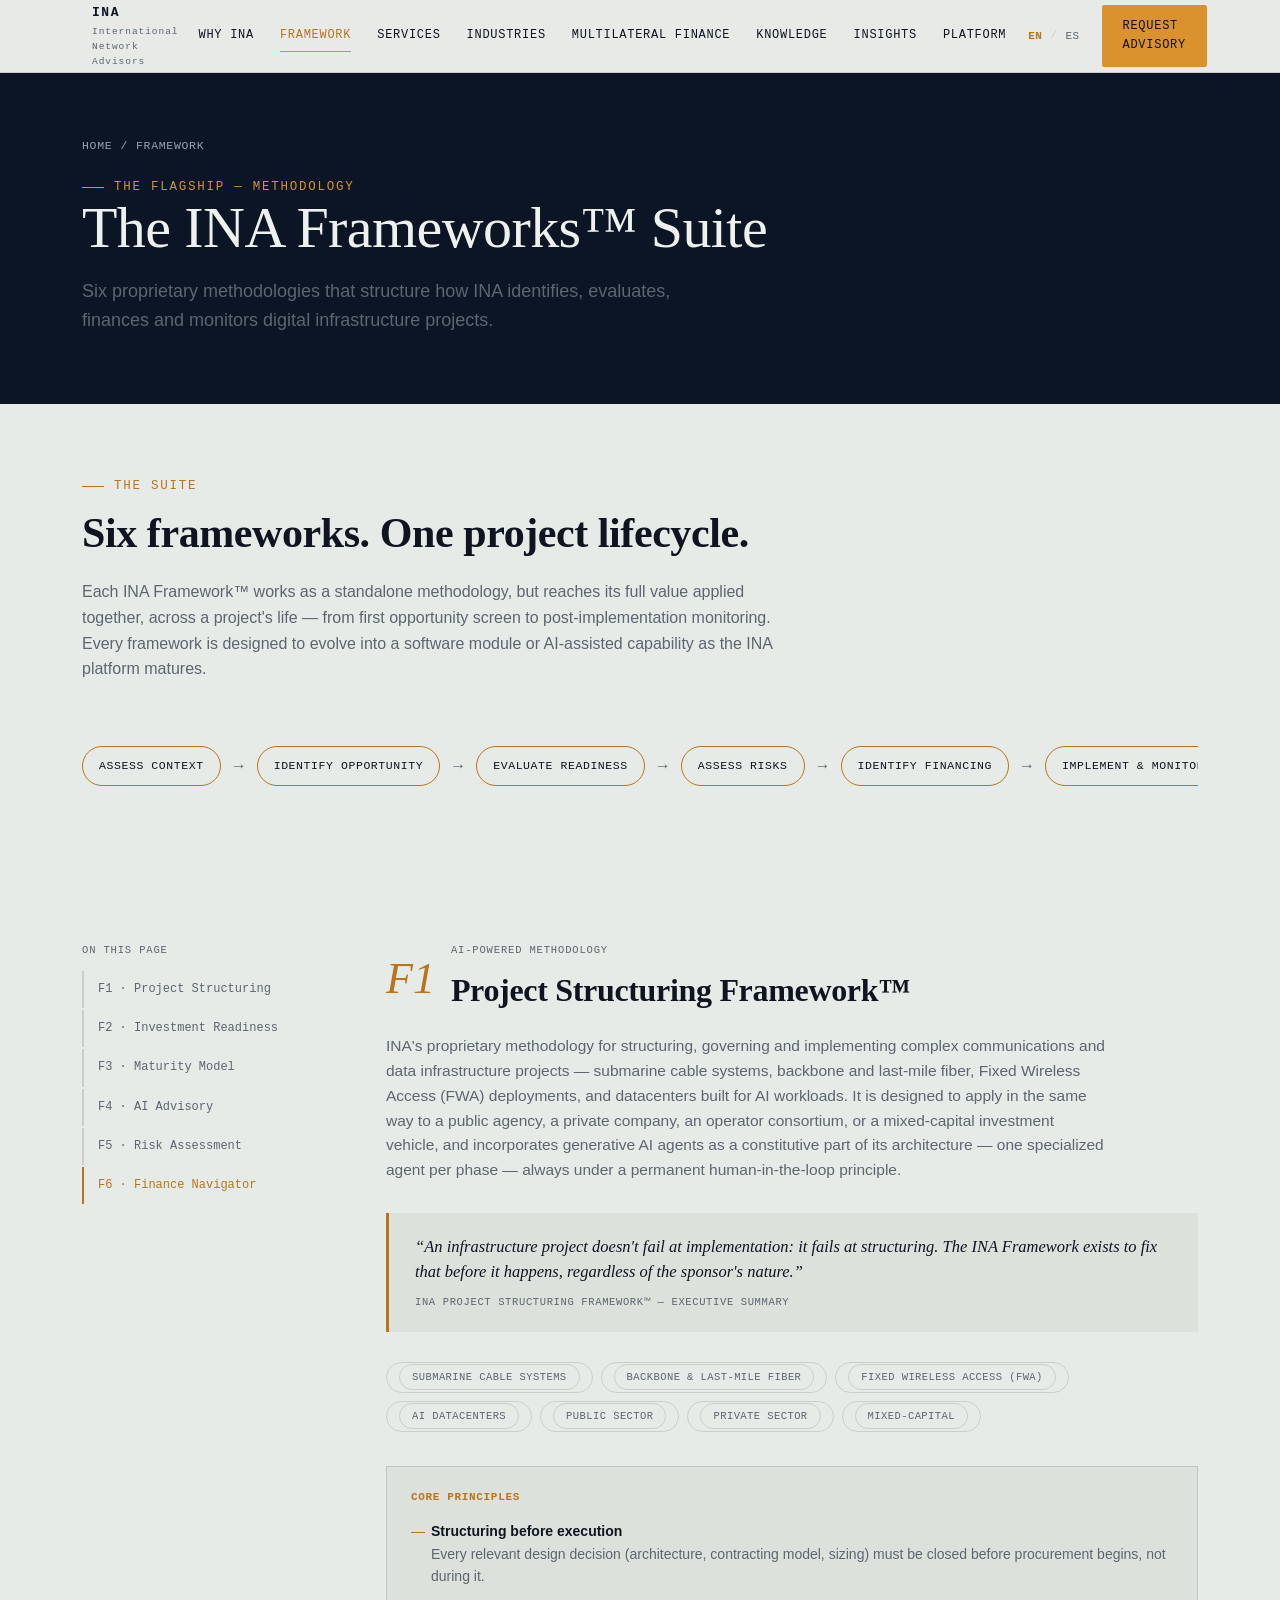
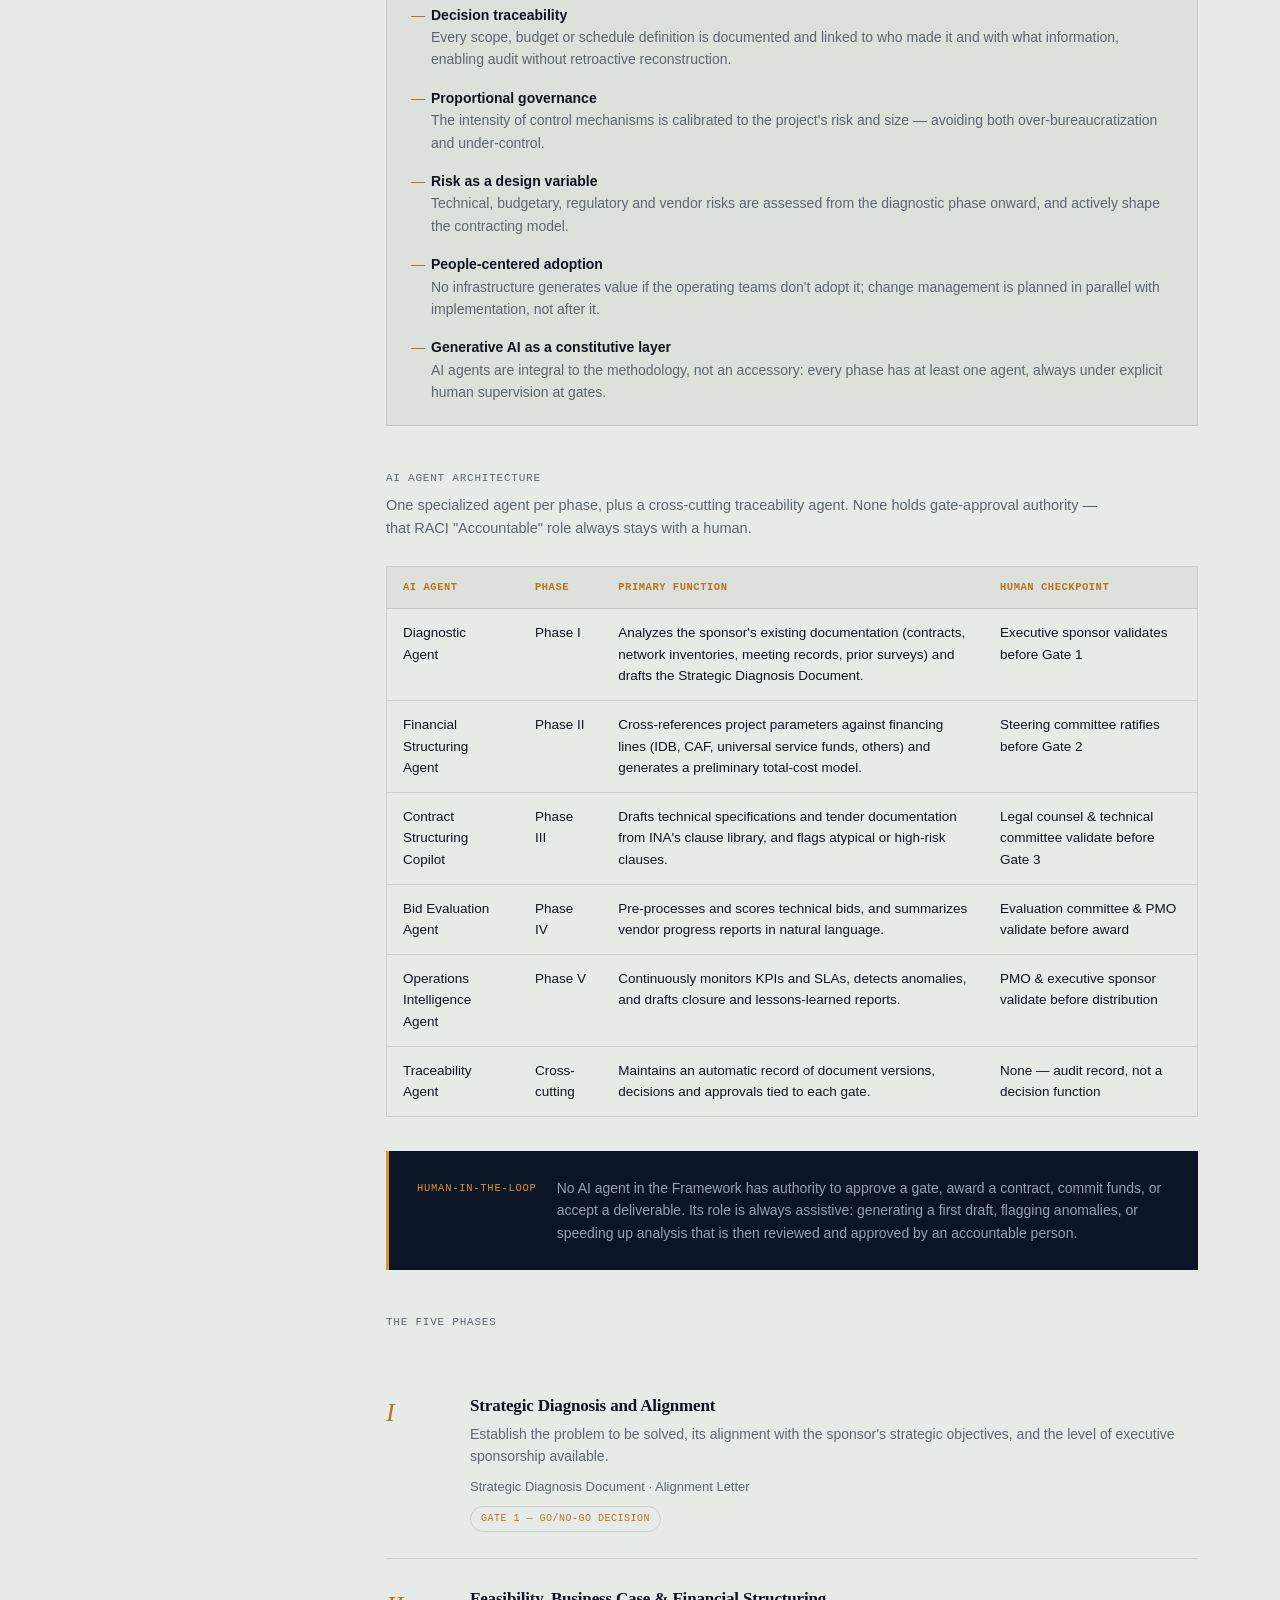
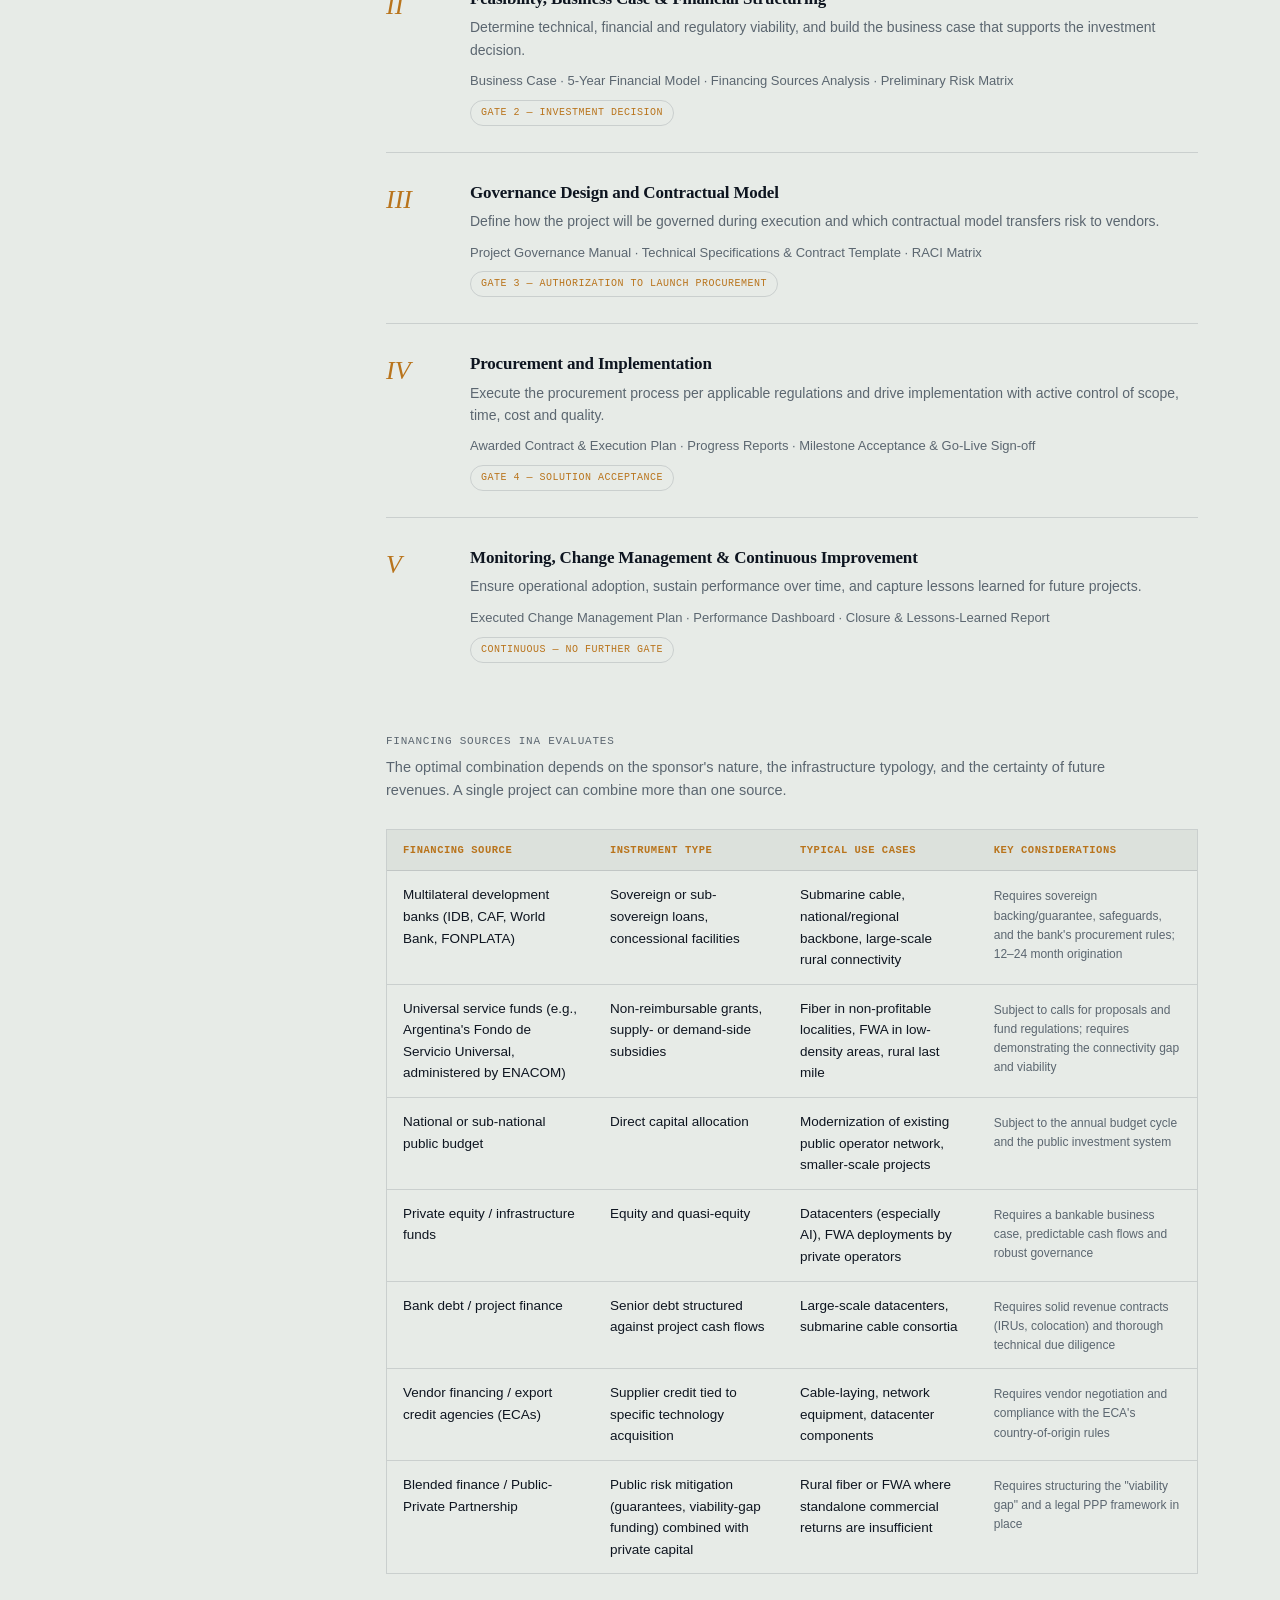
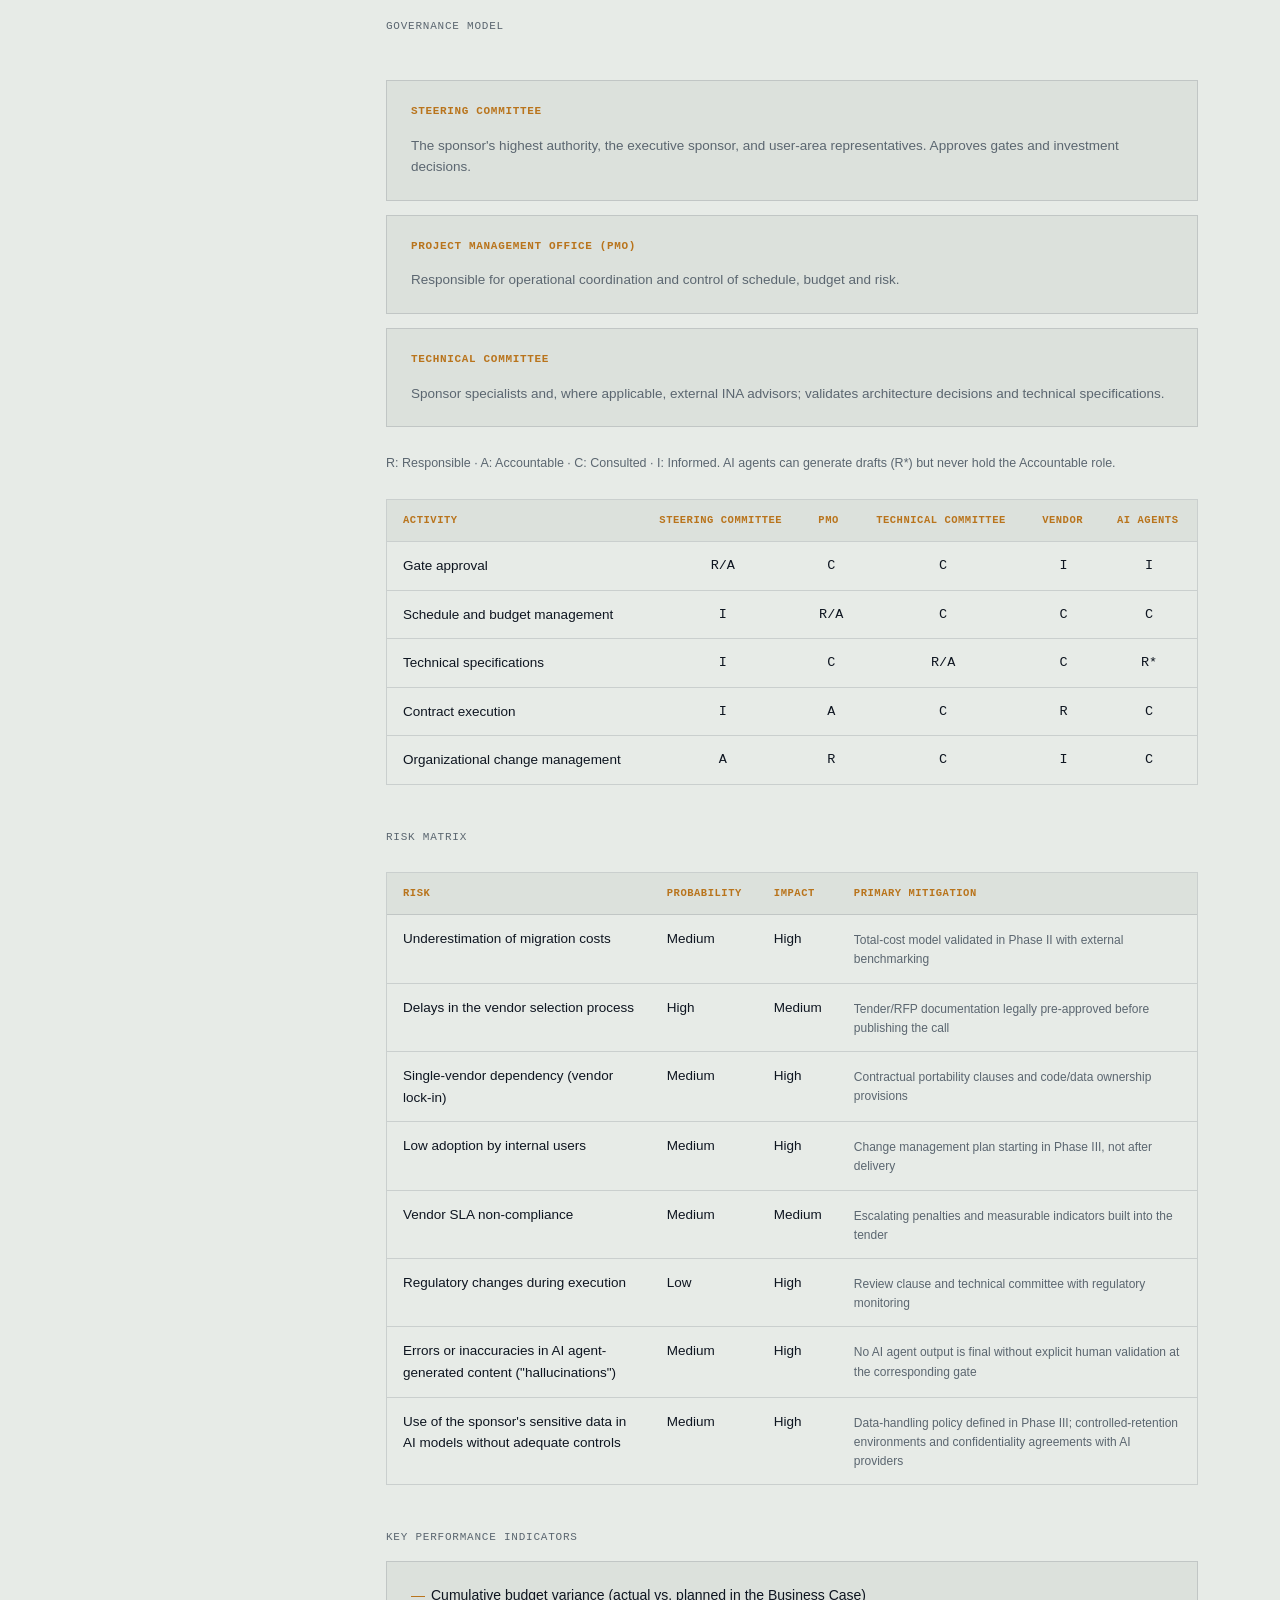
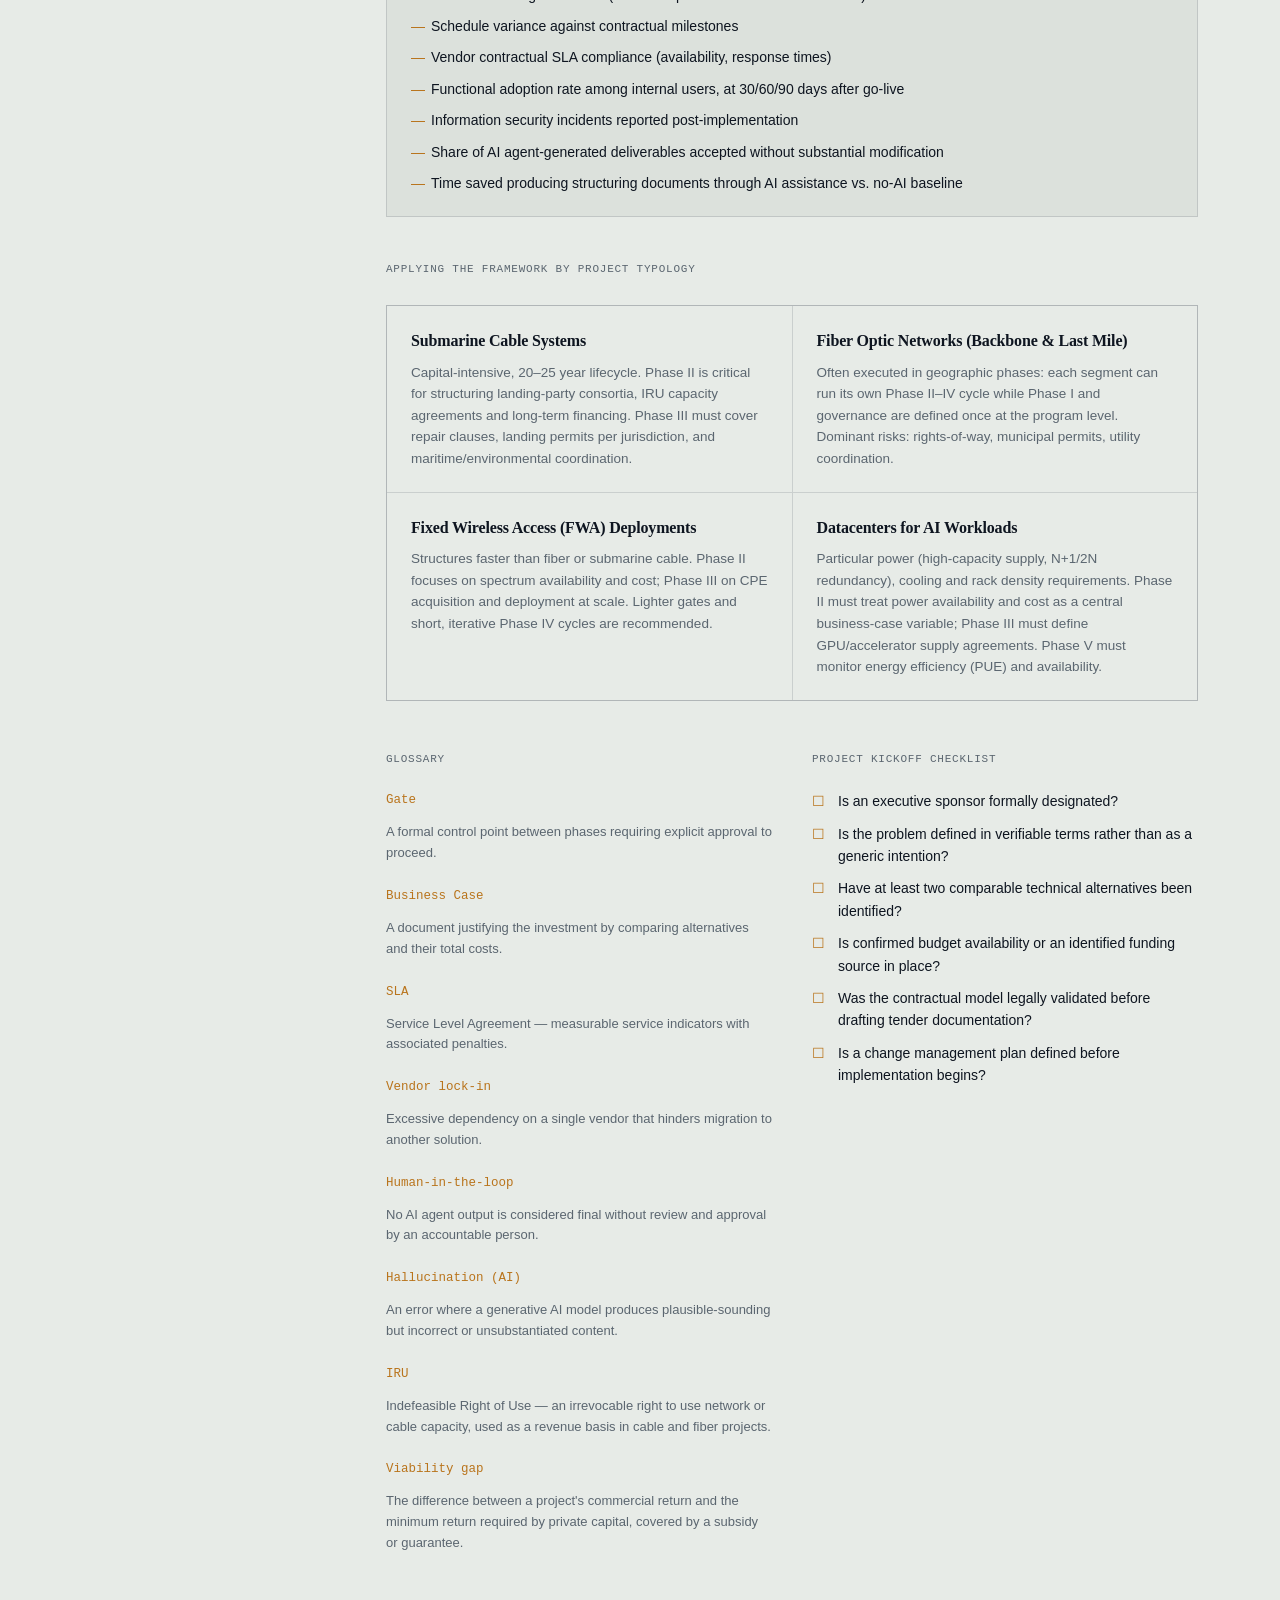
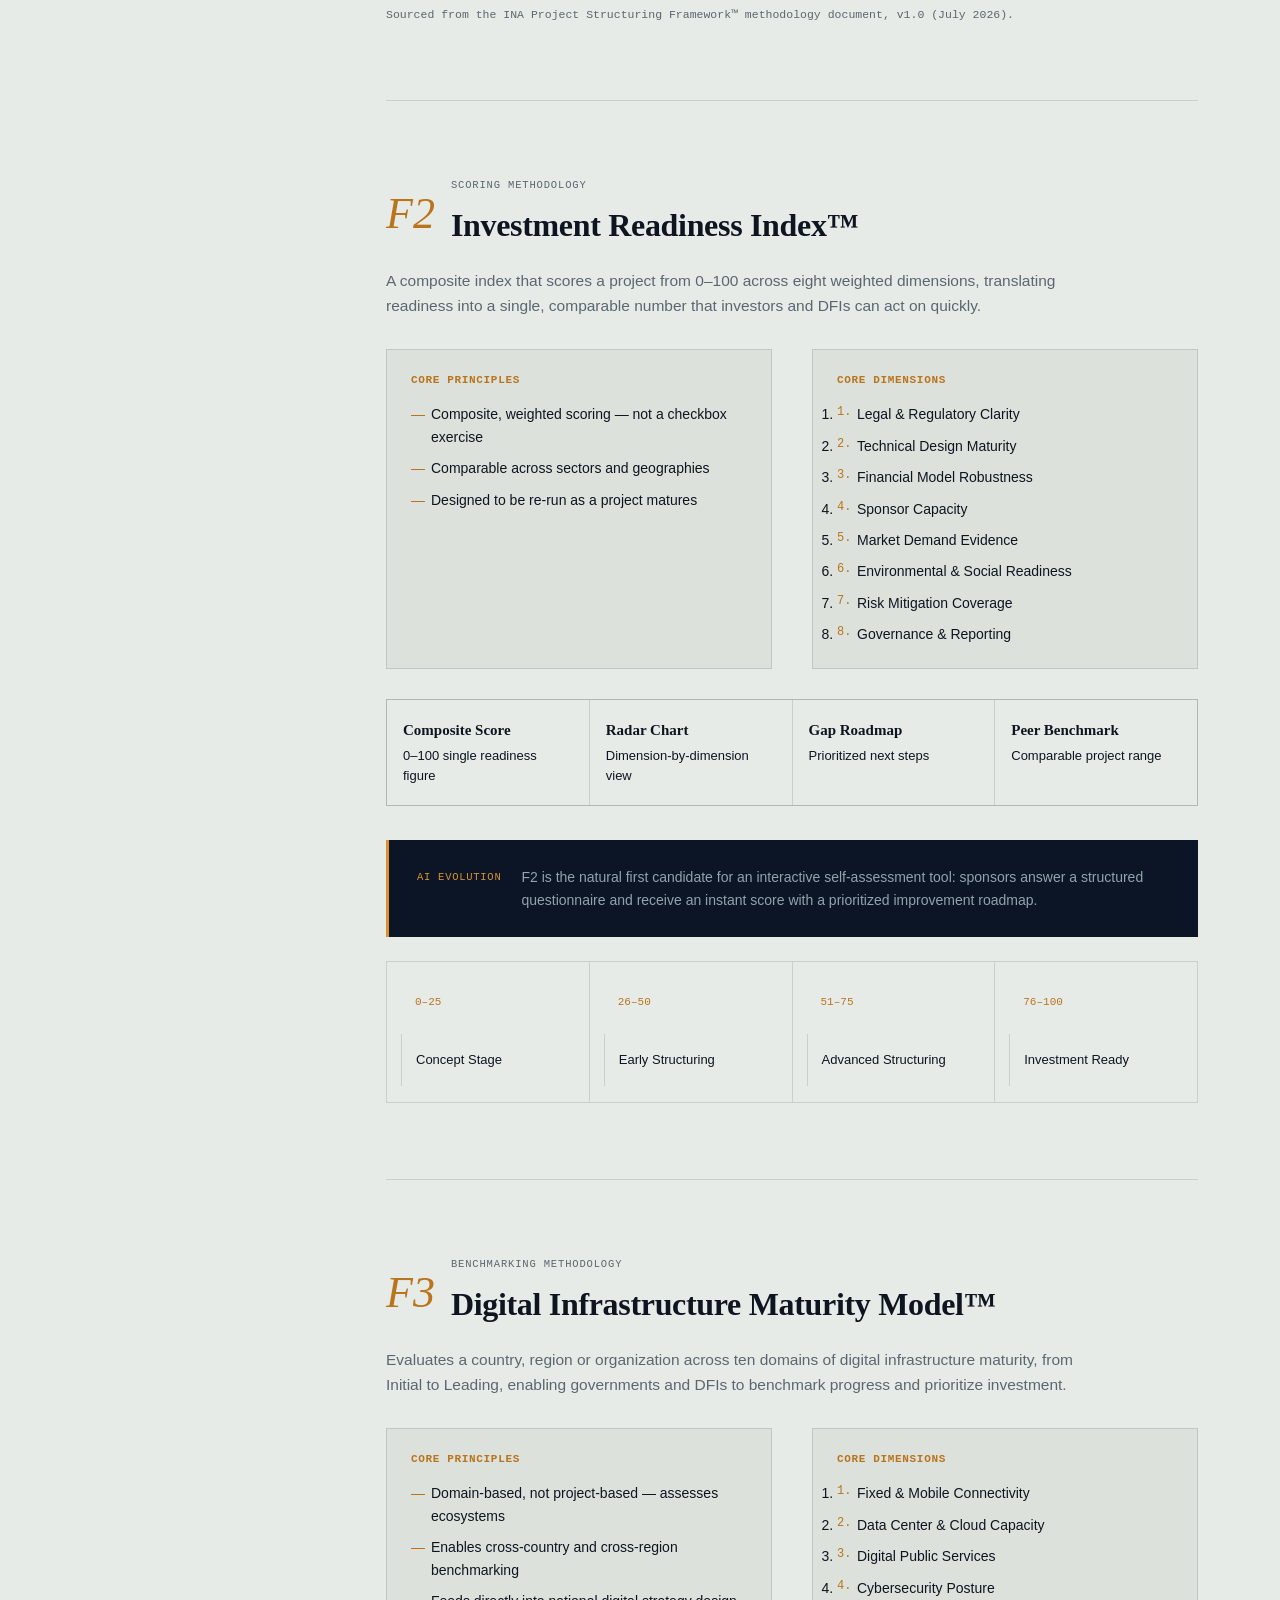
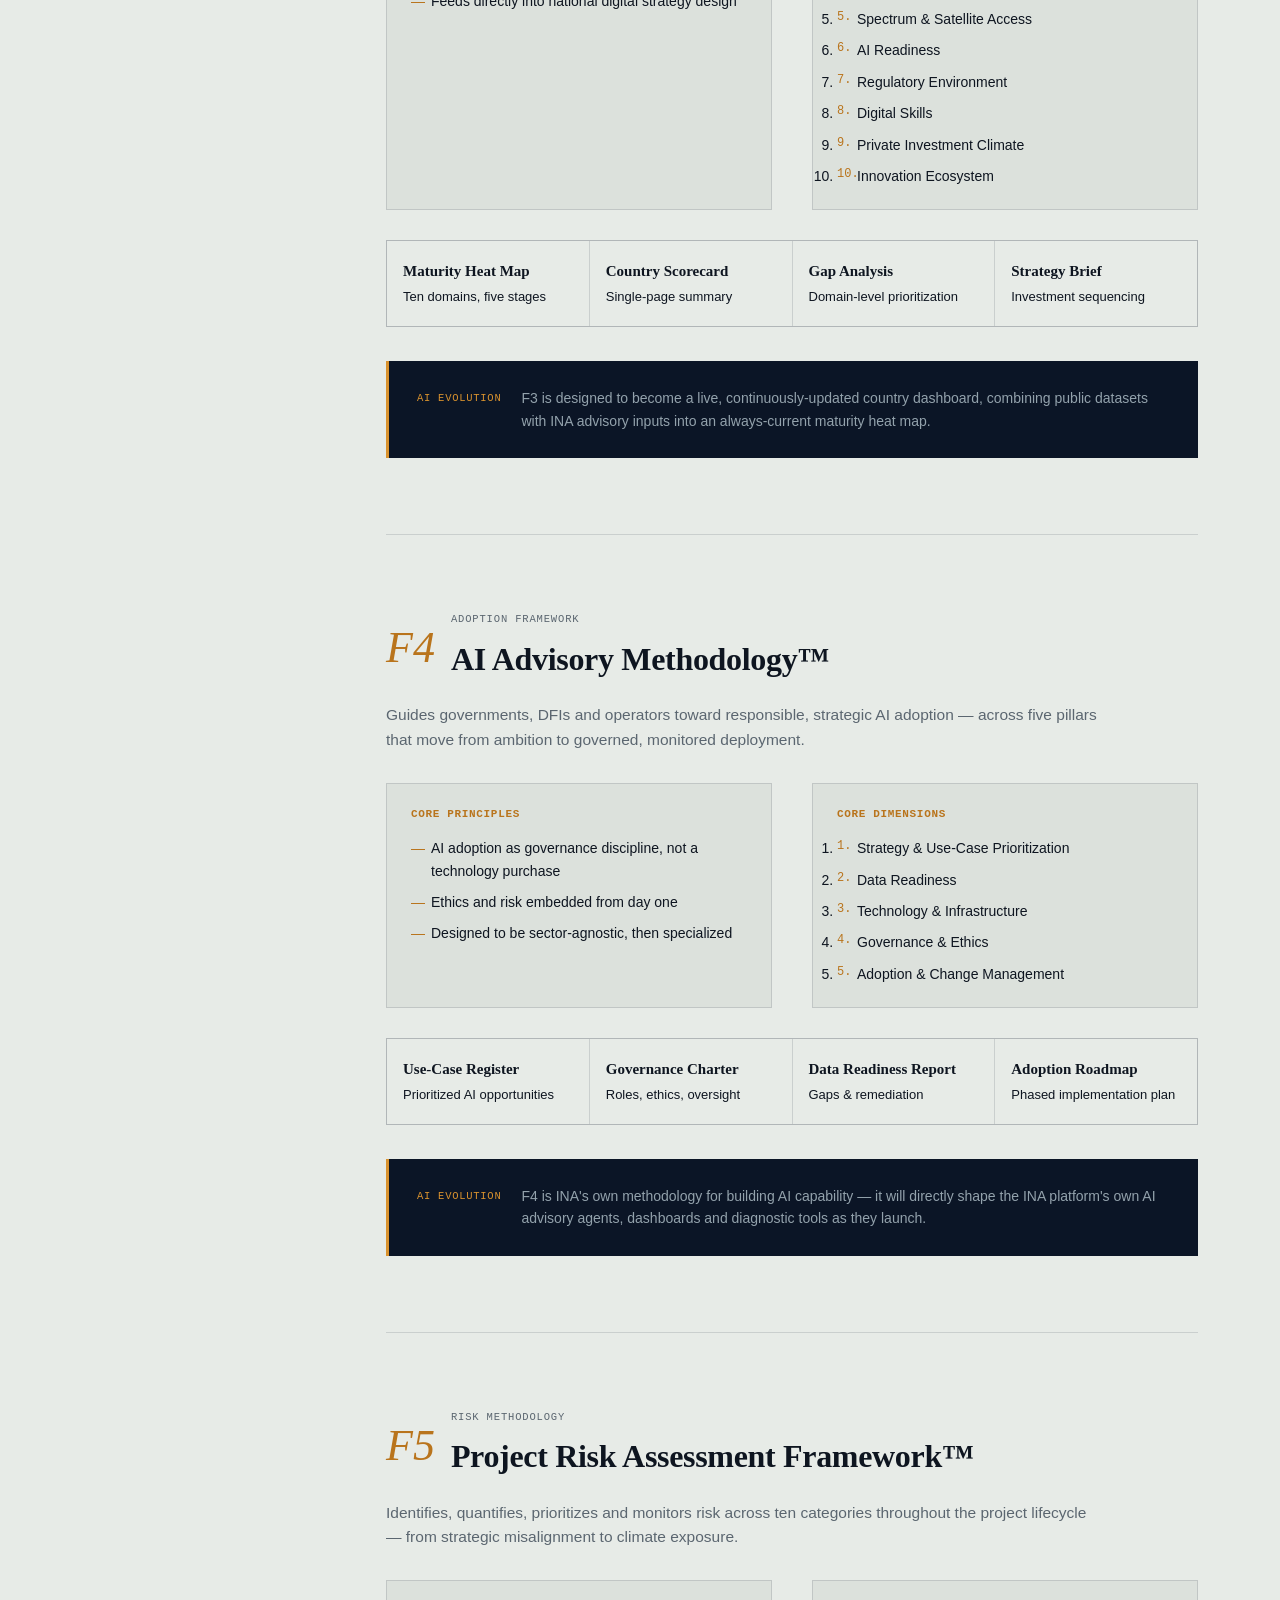
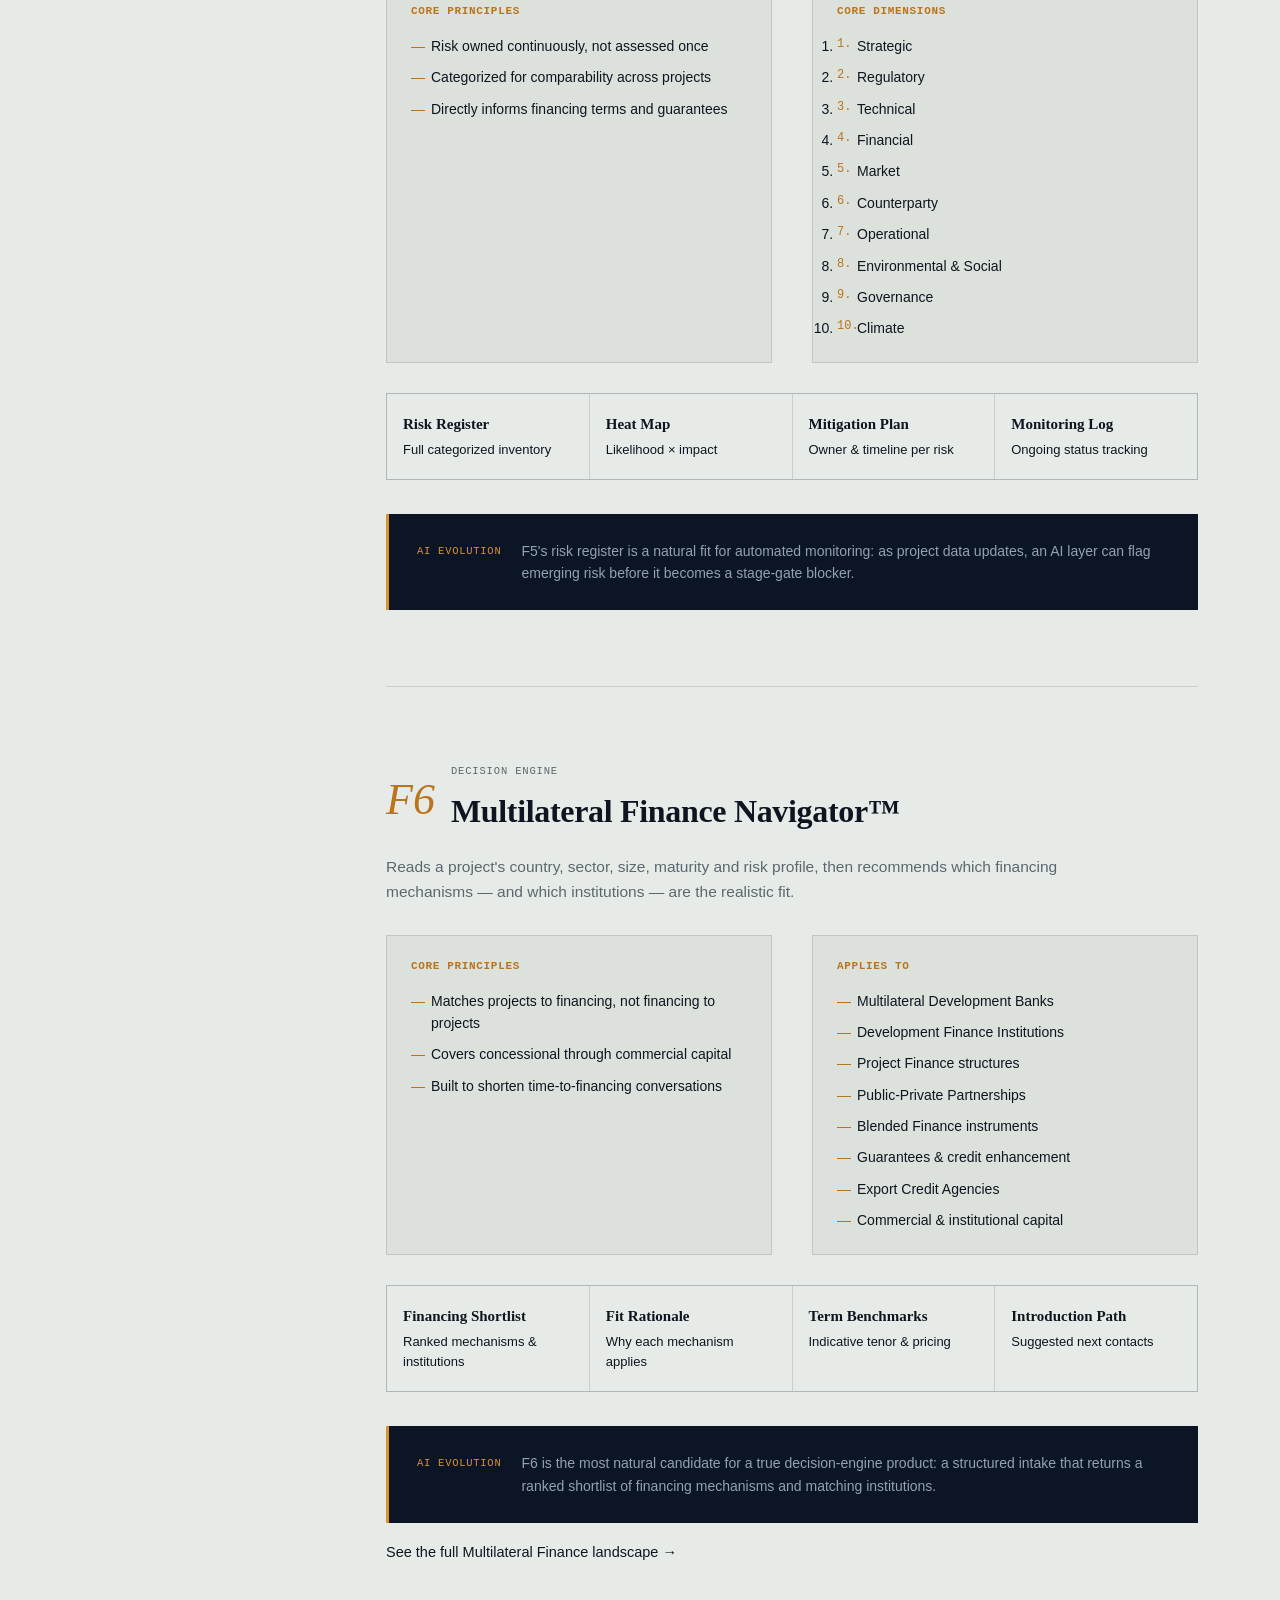
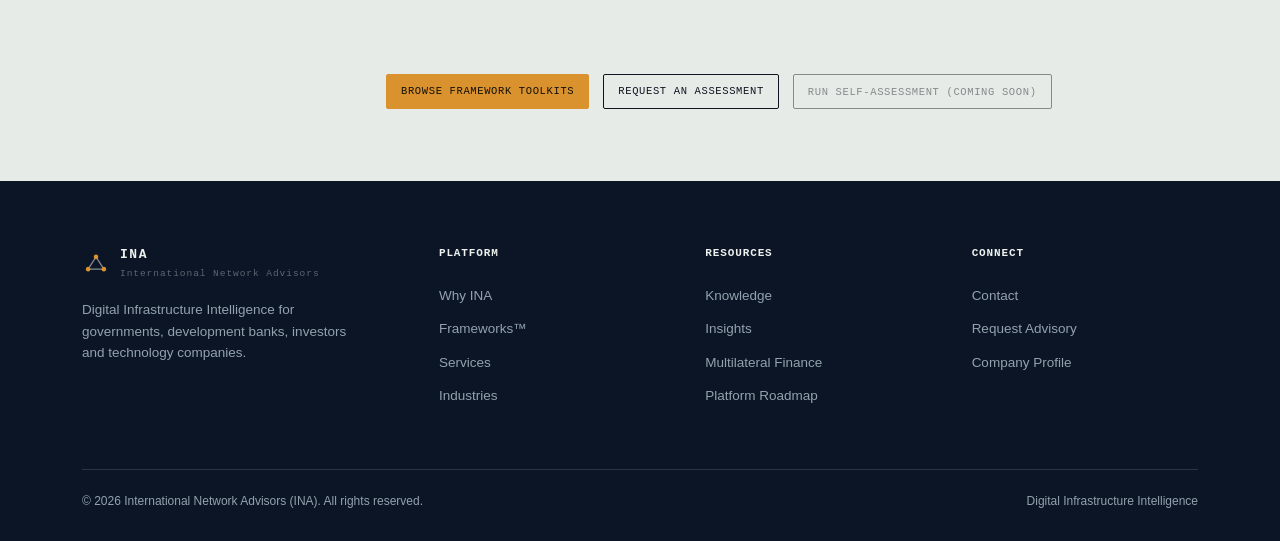
==== commit 15c5bde2: "Add files via upload" ====
--- a/framework.html
+++ b/framework.html
@@ -14,11 +14,11 @@
 <header class="site">
   <div class="wrap nav">
     <a href="index.html" class="brand">
-      <span class="mark">I</span>
+      <svg class="logo-mark" viewBox="0 0 32 32" width="28" height="28" aria-hidden="true"><path d="M7 23 16 9 25 23M7 23H25" stroke="currentColor" stroke-width="1.4" fill="none" opacity=".55"/><circle cx="7" cy="23" r="2.6" fill="var(--amber)"/><circle cx="16" cy="9" r="2.6" fill="var(--amber)"/><circle cx="25" cy="23" r="2.6" fill="var(--amber)"/></svg>
       <span class="word"><b>INA</b><span><span data-i18n="brand.tagline">International Network Advisors</span></span></span>
     </a>
     <nav class="links">
-      <a href="why-ina.html"><span data-i18n="nav.why">Why INA</span></a><a href="framework.html" class="current"><span data-i18n="nav.framework">Framework</span></a><a href="services.html"><span data-i18n="nav.services">Services</span></a><a href="industries.html"><span data-i18n="nav.industries">Industries</span></a><a href="knowledge.html"><span data-i18n="nav.knowledge">Knowledge</span></a><a href="insights.html"><span data-i18n="nav.insights">Insights</span></a><a href="platform.html"><span data-i18n="nav.platform">Platform</span></a>
+      <a href="why-ina.html"><span data-i18n="nav.why">Why INA</span></a><a href="framework.html" class="current"><span data-i18n="nav.framework">Framework</span></a><a href="services.html"><span data-i18n="nav.services">Services</span></a><a href="industries.html"><span data-i18n="nav.industries">Industries</span></a><a href="finance.html"><span class="nl2" data-i18n="nav.finance">Multilateral Finance</span></a><a href="knowledge.html"><span data-i18n="nav.knowledge">Knowledge</span></a><a href="insights.html"><span data-i18n="nav.insights">Insights</span></a><a href="platform.html"><span data-i18n="nav.platform">Platform</span></a>
     </nav>
     <div class="lang-switch" aria-label="Language">
       <button class="lang-btn" data-lang="en">EN</button><span>/</span><button class="lang-btn" data-lang="es">ES</button>
@@ -30,14 +30,12 @@
   </div>
   <div id="mobileMenu" style="display:none; border-top:1px solid var(--paper-line); background:var(--paper);">
     <div class="wrap" style="display:flex; flex-direction:column; padding:18px 32px; gap:16px;">
-      <a href="why-ina.html"><span data-i18n="nav.why">Why INA</span></a><a href="framework.html"><span data-i18n="nav.framework">Framework</span></a><a href="services.html"><span data-i18n="nav.services">Services</span></a><a href="industries.html"><span data-i18n="nav.industries">Industries</span></a><a href="knowledge.html"><span data-i18n="nav.knowledge">Knowledge</span></a><a href="insights.html"><span data-i18n="nav.insights">Insights</span></a><a href="platform.html"><span data-i18n="nav.platform">Platform</span></a><a href="contact.html"><span data-i18n="nav.contact">Contact</span></a>
+      <a href="why-ina.html"><span data-i18n="nav.why">Why INA</span></a><a href="framework.html"><span data-i18n="nav.framework">Framework</span></a><a href="services.html"><span data-i18n="nav.services">Services</span></a><a href="industries.html"><span data-i18n="nav.industries">Industries</span></a><a href="finance.html"><span class="nl2" data-i18n="nav.finance">Multilateral Finance</span></a><a href="knowledge.html"><span data-i18n="nav.knowledge">Knowledge</span></a><a href="insights.html"><span data-i18n="nav.insights">Insights</span></a><a href="platform.html"><span data-i18n="nav.platform">Platform</span></a><a href="contact.html"><span data-i18n="nav.contact">Contact</span></a>
       <div class="lang-switch" style="margin-top:6px;"><button class="lang-btn" data-lang="en">EN</button><span>/</span><button class="lang-btn" data-lang="es">ES</button></div>
     </div>
   </div>
 </header>
-<section class="page-hero">
-  <span class="corner-tag tl">INA &mdash; INTERNATIONAL NETWORK ADVISORS</span>
-  <span class="corner-tag tr"><span data-i18n="crumb.framework">Framework</span></span>
+<section class="page-hero"></span>
   <div class="wrap">
     <div class="breadcrumb"><a href="index.html">Home</a><span>/</span><span><span data-i18n="crumb.framework">Framework</span></span></div>
     <span class="eyebrow on-dark"><span data-i18n="fw.hero.eyebrow">The Flagship &mdash; Methodology</span></span>
@@ -72,7 +70,6 @@
   <a href="#f4"><span data-i18n="fw.toc.f4">F4 &middot; AI Advisory</span></a>
   <a href="#f5"><span data-i18n="fw.toc.f5">F5 &middot; Risk Assessment</span></a>
   <a href="#f6"><span data-i18n="fw.toc.f6">F6 &middot; Finance Navigator</span></a>
-  <a href="#finance"><span data-i18n="fw.toc.finance">Multilateral Finance</span></a>
 </div>
 <div><div class="fw-section" id="f1">
   <div class="fw-kicker">
@@ -235,20 +232,7 @@
   </div>
   <div class="deliv-grid"><div><b><span data-i18n="fw.f6.dl1.t">Financing Shortlist</span></b><span data-i18n="fw.f6.dl1.d">Ranked mechanisms &amp; institutions</span></div><div><b><span data-i18n="fw.f6.dl2.t">Fit Rationale</span></b><span data-i18n="fw.f6.dl2.d">Why each mechanism applies</span></div><div><b><span data-i18n="fw.f6.dl3.t">Term Benchmarks</span></b><span data-i18n="fw.f6.dl3.d">Indicative tenor &amp; pricing</span></div><div><b><span data-i18n="fw.f6.dl4.t">Introduction Path</span></b><span data-i18n="fw.f6.dl4.d">Suggested next contacts</span></div></div>
   <div class="ai-callout"><span class="lab"><span data-i18n="fw.aievo">AI Evolution</span></span><p><span data-i18n="fw.f6.ai">F6 is the most natural candidate for a true decision-engine product: a structured intake that returns a ranked shortlist of financing mechanisms and matching institutions.</span></p></div>
-</div>
-<div class="fw-section" id="finance">
-  <div class="fw-kicker"><span class="fnum-big">$</span><div class="fw-title"><small><span data-i18n="fw.finance.kicker">Financing Landscape</span></small><h2><span data-i18n="fw.finance.title">Multilateral Finance, in one map</span></h2></div></div>
-  <p style="max-width:720px; color:var(--muted); font-size:15.5px;"><span data-i18n="fw.finance.p">Development finance institutions increasingly prioritize projects that combine public policy objectives with private investment. INA speaks that language on both sides of the table.</span></p>
-  <ul class="finance-list" style="margin-top:26px;">
-    <li><b><span data-i18n="fin.mdb.t">Multilateral Development Banks</span></b><span data-i18n="fin.mdb.d">Long-tenor, policy-aligned financing for public infrastructure.</span></li>
-    <li><b><span data-i18n="fin.dfi.t">Development Finance Institutions</span></b><span data-i18n="fin.dfi.d">Blended mandates across development and commercial return.</span></li>
-    <li><b><span data-i18n="fin.pf.t">Project Finance</span></b><span data-i18n="fin.pf.d">Non-recourse structures tied to asset cash flows.</span></li>
-    <li><b><span data-i18n="fin.ppp.t">Public-Private Partnerships</span></b><span data-i18n="fin.ppp.d">Risk-shared delivery across public and private balance sheets.</span></li>
-    <li><b><span data-i18n="fin.bf.t">Blended Finance</span></b><span data-i18n="fin.bf.d">Concessional capital that de-risks commercial participation.</span></li>
-    <li><b><span data-i18n="fin.g.t">Guarantees</span></b><span data-i18n="fin.g.d">Credit enhancement that unlocks otherwise unbankable projects.</span></li>
-    <li><b><span data-i18n="fin.eca.t">Export Credit Agencies</span></b><span data-i18n="fin.eca.d">Financing tied to cross-border equipment and services.</span></li>
-    <li><b><span data-i18n="fin.ci.t">Commercial &amp; Institutional Capital</span></b><span data-i18n="fin.ci.d">Banks and investors once a project clears readiness.</span></li>
-  </ul>
+  <p style="margin-top:18px; font-size:14.5px;"><a href="finance.html"><span data-i18n="fw.f6.financePointer">See the full Multilateral Finance landscape &rarr;</span></a></p>
 </div>
 <div class="resource-row reveal">
   <a class="btn amber small" href="knowledge.html"><span data-i18n="fw.res.toolkits">Browse Framework Toolkits</span></a>
@@ -260,7 +244,7 @@
     <div class="foot-grid">
       <div>
         <span class="brand" style="color:var(--text-on-dark);">
-          <span class="mark" style="border-color:var(--text-on-dark); color:var(--text-on-dark);">I</span>
+          <svg class="logo-mark" viewBox="0 0 32 32" width="28" height="28" aria-hidden="true"><path d="M7 23 16 9 25 23M7 23H25" stroke="currentColor" stroke-width="1.4" fill="none" opacity=".55"/><circle cx="7" cy="23" r="2.6" fill="var(--amber)"/><circle cx="16" cy="9" r="2.6" fill="var(--amber)"/><circle cx="25" cy="23" r="2.6" fill="var(--amber)"/></svg>
           <span class="word" style="color:var(--text-on-dark);"><b>INA</b><span style="color:var(--muted-on-dark);"><span data-i18n="brand.tagline">International Network Advisors</span></span></span>
         </span>
         <p style="margin-top:18px; font-size:13.5px; max-width:280px;"><span data-i18n="footer.tagline">Digital Infrastructure Intelligence for governments, development banks, investors and technology companies.</span></p>
@@ -271,7 +255,7 @@
       </div>
       <div>
         <h5><span data-i18n="footer.h.resources">Resources</span></h5>
-        <ul><li><a href="knowledge.html"><span data-i18n="nav.knowledge">Knowledge</span></a></li><li><a href="insights.html"><span data-i18n="nav.insights">Insights</span></a></li><li><a href="framework.html#finance"><span data-i18n="footer.finance">Multilateral Finance</span></a></li><li><a href="platform.html"><span data-i18n="footer.roadmap">Platform Roadmap</span></a></li></ul>
+        <ul><li><a href="knowledge.html"><span data-i18n="nav.knowledge">Knowledge</span></a></li><li><a href="insights.html"><span data-i18n="nav.insights">Insights</span></a></li><li><a href="finance.html"><span data-i18n="footer.finance">Multilateral Finance</span></a></li><li><a href="platform.html"><span data-i18n="footer.roadmap">Platform Roadmap</span></a></li></ul>
       </div>
       <div>
         <h5><span data-i18n="footer.h.connect">Connect</span></h5>
--- a/assets/style.css
+++ b/assets/style.css
@@ -0,0 +1,409 @@
+/* ==========================================================================
+   INA — International Network Advisors
+   Shared stylesheet — tokens: ink navy / chart paper / signal amber
+   ========================================================================== */
+
+:root{
+  --ink:#0B1526;
+  --ink-2:#111E33;
+  --ink-3:#16233A;
+  --ink-line: rgba(232,236,234,0.14);
+  --paper:#E7EBE7;
+  --paper-2:#DCE1DC;
+  --paper-line: rgba(11,21,38,0.13);
+  --text:#0E1520;
+  --text-on-dark:#EEF1ED;
+  --muted:#5B6670;
+  --muted-on-dark:#93A2AC;
+  --amber:#D9922E;
+  --amber-deep:#B9741C;
+  --amber-soft: rgba(217,146,46,0.14);
+  --serif: 'Fraunces', Georgia, serif;
+  --sans: 'IBM Plex Sans', -apple-system, BlinkMacSystemFont, 'Segoe UI', sans-serif;
+  --mono: 'IBM Plex Mono', 'SFMono-Regular', Menlo, monospace;
+  --maxw: 1180px;
+}
+
+*{box-sizing:border-box; margin:0; padding:0;}
+html{scroll-behavior:smooth;}
+body{
+  font-family: var(--sans);
+  background: var(--paper);
+  color: var(--text);
+  line-height: 1.6;
+  -webkit-font-smoothing: antialiased;
+  overflow-x: hidden;
+}
+img,svg{display:block; max-width:100%;}
+a{color:inherit; text-decoration:none;}
+ul{list-style:none;}
+.wrap{max-width: var(--maxw); margin:0 auto; padding:0 32px;}
+@media (max-width:640px){ .wrap{padding:0 20px;} }
+
+::selection{ background: var(--amber-soft); color: var(--text); }
+:focus-visible{ outline: 2px solid var(--amber); outline-offset: 3px; }
+
+.eyebrow{
+  font-family: var(--mono);
+  font-size: 12.5px;
+  letter-spacing: .14em;
+  text-transform: uppercase;
+  color: var(--amber-deep);
+  display:flex; align-items:center; gap:10px;
+}
+.eyebrow::before{ content:""; width:22px; height:1px; background: var(--amber-deep); display:inline-block; }
+.eyebrow.on-dark{ color: var(--amber); }
+.eyebrow.on-dark::before{ background: var(--amber); }
+
+h1,h2,h3,h4{ font-family: var(--serif); font-weight:600; letter-spacing:-0.01em; }
+.h-display{ font-size: clamp(38px, 6vw, 74px); line-height: 1.03; font-weight:500; }
+.h-display em{ font-style: italic; font-weight:500; color: var(--amber); }
+.h-page{ font-size: clamp(34px, 5vw, 58px); line-height:1.06; font-weight:500; }
+.h-section{ font-size: clamp(28px, 3.6vw, 42px); line-height:1.12; }
+.h-card{ font-size: 21px; line-height:1.28; }
+p.lede{ font-size: 18px; color: var(--muted); max-width: 640px; }
+.on-dark p.lede{ color: var(--muted-on-dark); }
+article p{ margin-bottom: 16px; max-width: 720px; color: var(--text); }
+article p.muted{ color: var(--muted); }
+
+/* ---------- Nav ---------- */
+header.site{
+  position: sticky; top:0; z-index: 100;
+  background: rgba(231,235,231,0.86);
+  backdrop-filter: blur(10px);
+  border-bottom: 1px solid var(--paper-line);
+}
+.nav{ display:flex; align-items:center; justify-content:space-between; height:72px; gap:20px; }
+.brand{ display:flex; align-items:center; gap:10px; font-family:var(--mono); }
+.brand .mark{
+  width:30px;height:30px; border:1px solid var(--text); border-radius:2px;
+  display:flex; align-items:center; justify-content:center;
+  font-family: var(--serif); font-weight:600; font-size:15px; flex:0 0 auto;
+}
+.brand .word{ font-size:13px; letter-spacing:.12em; }
+.brand .word b{ font-weight:600; }
+.brand .word span{ display:block; font-size:9.5px; color:var(--muted); letter-spacing:.1em; }
+
+nav.links{ display:flex; align-items:center; gap:26px; }
+nav.links a{
+  font-family: var(--mono); font-size:12px; letter-spacing:.06em; text-transform:uppercase;
+  color: var(--text); position:relative; padding: 6px 0; white-space:nowrap;
+}
+nav.links a::after{ content:""; position:absolute; left:0; bottom:0; height:1px; width:0%; background: var(--amber); transition: width .25s ease; }
+nav.links a:hover::after, nav.links a.current::after{ width:100%; }
+nav.links a.current{ color: var(--amber-deep); }
+
+.btn{
+  font-family: var(--mono); font-size:12px; letter-spacing:.06em; text-transform:uppercase;
+  padding: 11px 20px; border-radius:2px; display:inline-flex; align-items:center; gap:8px;
+  border:1px solid var(--text); transition: all .2s ease; cursor:pointer; background:transparent; color:inherit;
+}
+.btn.amber{ background:var(--amber); border-color:var(--amber); color:#141008; font-weight:500; }
+.btn.amber:hover{ background:var(--amber-deep); border-color:var(--amber-deep); }
+.btn.ghost{ background:transparent; }
+.btn.ghost:hover{ background: var(--text); color: var(--paper); }
+.btn.on-dark{ border-color: var(--text-on-dark); color: var(--text-on-dark); }
+.btn.on-dark:hover{ background: var(--text-on-dark); color: var(--ink); }
+.btn.small{ padding:8px 14px; font-size:10.5px; }
+.btn[disabled]{ opacity:.45; cursor:not-allowed; }
+.btn[disabled]:hover{ background:inherit; color:inherit; }
+
+.navToggle{ display:none; background:none; border:none; cursor:pointer; flex:0 0 auto; }
+@media (max-width: 980px){
+  nav.links{ display:none; }
+  .navToggle{ display:block; }
+}
+
+/* ---------- Breadcrumb / page header ---------- */
+.page-hero{ position:relative; background: var(--ink); color: var(--text-on-dark); padding: 64px 0 70px; overflow:hidden; }
+.breadcrumb{ font-family:var(--mono); font-size:11.5px; letter-spacing:.06em; text-transform:uppercase; color: var(--muted-on-dark); display:flex; gap:8px; align-items:center; margin-bottom:22px; }
+.breadcrumb a:hover{ color: var(--amber); }
+.page-hero .h-page{ color: var(--text-on-dark); max-width: 820px; }
+.page-hero p.lede{ margin-top:18px; }
+.corner-tag{ position:absolute; font-family:var(--mono); font-size:10.5px; letter-spacing:.08em; color: var(--muted-on-dark); z-index:2; text-transform:uppercase; }
+.corner-tag.tl{ top:20px; left:32px; } .corner-tag.tr{ top:20px; right:32px; text-align:right; }
+.corner-tag.bl{ bottom:20px; left:32px; } .corner-tag.br{ bottom:20px; right:32px; text-align:right; }
+@media (max-width:640px){ .corner-tag{ display:none; } }
+
+.lang-switch{ display:flex; align-items:center; gap:6px; font-family:var(--mono); font-size:11px; letter-spacing:.04em; color:var(--muted); flex:0 0 auto; }
+.lang-switch span{ color:var(--paper-line); }
+.lang-btn{ background:none; border:none; cursor:pointer; font-family:var(--mono); font-size:11px; letter-spacing:.04em; color:var(--muted); padding:4px 2px; }
+.lang-btn.active{ color:var(--amber-deep); font-weight:600; }
+.on-dark .lang-switch, section.hero .lang-switch{ color:var(--muted-on-dark); }
+@media (max-width:980px){ header.site > .wrap.nav > .lang-switch{ display:none; } }
+
+/* ---------- Section shells ---------- */
+section{ padding: 108px 0; }
+section.on-dark{ background: var(--ink); color: var(--text-on-dark); }
+section.tight{ padding: 72px 0; }
+.section-head{ display:flex; justify-content:space-between; align-items:flex-end; gap:40px; margin-bottom:56px; flex-wrap:wrap; }
+.section-head h2{ margin-top:14px; max-width: 620px; }
+.section-head .side{ max-width:360px; padding-bottom:4px; }
+hr.rule{ border:none; border-top:1px solid var(--paper-line); }
+.on-dark hr.rule{ border-top:1px solid var(--ink-line); }
+
+/* ---------- Who we serve ---------- */
+.audience-grid{ display:grid; grid-template-columns: repeat(4,1fr); gap:1px; background: var(--paper-line); border:1px solid var(--paper-line); }
+.audience-card{ background: var(--paper); padding: 30px 26px; display:flex; flex-direction:column; gap:16px; min-height: 300px; }
+.audience-card .idx{ font-family:var(--mono); font-size:11px; color:var(--amber-deep); letter-spacing:.08em; }
+.audience-card h3{ font-size:19px; }
+.audience-card ul{ margin-top:auto; display:flex; flex-direction:column; gap:8px; }
+.audience-card ul li{ font-size:13.5px; color: var(--muted); border-top:1px solid var(--paper-line); padding-top:8px; }
+@media (max-width:920px){ .audience-grid{ grid-template-columns: repeat(2,1fr);} }
+@media (max-width:560px){ .audience-grid{ grid-template-columns: 1fr;} }
+
+/* ---------- Positioning / Why ---------- */
+.position-wrap{ display:grid; grid-template-columns: 1.05fr .95fr; gap: 60px; align-items:center; }
+.domain-cluster{ position:relative; height: 340px; }
+.domain-node{
+  position:absolute; border:1px solid var(--paper-line); background:var(--paper);
+  font-family:var(--mono); font-size:11.5px; letter-spacing:.05em; text-transform:uppercase;
+  padding:10px 14px; border-radius:100px; color:var(--muted);
+}
+.domain-node.center{
+  left:50%; top:50%; transform:translate(-50%,-50%);
+  background: var(--ink); color: var(--amber); border-color:var(--ink);
+  font-family: var(--serif); font-style:italic; text-transform:none; font-size:16px; padding:20px 26px;
+  border-radius: 8px; text-align:center; width: 220px;
+}
+.domain-node.n1{ left:6%; top:8%; } .domain-node.n2{ right:2%; top:14%; }
+.domain-node.n3{ left:2%; bottom:10%; } .domain-node.n4{ right:6%; bottom:6%; }
+.domain-svg{ position:absolute; inset:0; z-index:0; }
+.not-list li{ font-size:14.5px; color:var(--muted); padding: 9px 0; border-top:1px solid var(--paper-line); }
+.not-list li:first-child{ border-top:none; }
+.not-list li b{ color:var(--text); font-weight:500; }
+@media (max-width:900px){ .position-wrap{ grid-template-columns:1fr; } .domain-cluster{ height:280px; } }
+
+/* ---------- Frameworks (teaser cards, dark) ---------- */
+.fw-grid{ display:grid; grid-template-columns: repeat(3,1fr); gap:1px; background:var(--ink-line); border:1px solid var(--ink-line); }
+.fw-card{ background: var(--ink); padding:32px 28px; min-height: 300px; display:flex; flex-direction:column; transition: background .2s ease; }
+.fw-card.linkable:hover{ background: var(--ink-3); }
+.fw-card .fnum{ font-family:var(--serif); font-style:italic; font-size:34px; color: var(--amber); }
+.fw-card h3{ margin-top:18px; font-size:19px; color: var(--text-on-dark); line-height:1.28; }
+.fw-card .purpose{ margin-top:10px; font-size:13.5px; color: var(--muted-on-dark); }
+.fw-card .tags{ margin-top:auto; display:flex; flex-wrap:wrap; gap:6px; padding-top:18px; }
+.fw-card .tags span{ font-family:var(--mono); font-size:10.5px; border:1px solid var(--ink-line); color:var(--muted-on-dark); padding:4px 8px; border-radius:100px; text-transform:uppercase; letter-spacing:.04em; }
+.fw-card .goto{ margin-top:14px; font-family:var(--mono); font-size:11px; color:var(--amber); text-transform:uppercase; letter-spacing:.05em; }
+@media (max-width:920px){ .fw-grid{ grid-template-columns:repeat(2,1fr);} }
+@media (max-width:600px){ .fw-grid{ grid-template-columns:1fr;} }
+
+.workflow{ margin-top: 64px; display:flex; align-items:center; overflow-x:auto; gap:0; padding-bottom: 12px; }
+.wf-node{ font-family:var(--mono); font-size:11.5px; text-transform:uppercase; letter-spacing:.05em; color:var(--text);
+  border:1px solid var(--amber-deep); border-radius:100px; padding:10px 16px; white-space:nowrap; flex:0 0 auto; background:var(--paper); }
+.on-dark .wf-node{ color:var(--text-on-dark); border-color:var(--amber); background:transparent; }
+.wf-arrow{ color: var(--muted); padding:0 10px; flex:0 0 auto; }
+.on-dark .wf-arrow{ color: var(--muted-on-dark); }
+
+/* ---------- Industries ---------- */
+.industry-grid{ display:grid; grid-template-columns: repeat(5,1fr); gap:1px; background:var(--paper-line); border:1px solid var(--paper-line); }
+.industry-card{ background:var(--paper); padding: 26px 20px; display:flex; flex-direction:column; gap:16px; min-height:150px; transition: background .2s ease; }
+.industry-card:hover{ background: var(--paper-2); }
+.industry-card svg{ width:26px; height:26px; color: var(--amber-deep); }
+.industry-card span{ font-size:13.5px; font-weight:500; line-height:1.3; }
+@media (max-width:920px){ .industry-grid{ grid-template-columns:repeat(3,1fr);} }
+@media (max-width:560px){ .industry-grid{ grid-template-columns:repeat(2,1fr);} }
+
+.industry-detail-grid{ display:grid; grid-template-columns: repeat(2,1fr); gap:1px; background:var(--paper-line); border:1px solid var(--paper-line); }
+.industry-detail{ background:var(--paper); padding:34px 30px; display:flex; gap:22px; }
+.industry-detail svg{ width:30px;height:30px; color:var(--amber-deep); flex:0 0 auto; }
+.industry-detail h3{ font-size:19px; margin-bottom:8px; }
+.industry-detail p{ font-size:14px; color:var(--muted); margin:0; }
+@media (max-width:800px){ .industry-detail-grid{ grid-template-columns:1fr; } }
+
+/* ---------- Services ---------- */
+.service-list{ display:flex; flex-direction:column; }
+.service-row{ display:grid; grid-template-columns: 60px 1fr 200px; gap:20px; align-items:center; padding:26px 0; border-top:1px solid var(--paper-line); }
+.service-row:last-child{ border-bottom:1px solid var(--paper-line); }
+.service-row .si{ font-family:var(--mono); font-size:12px; color:var(--amber-deep); }
+.service-row h4{ font-family:var(--serif); font-weight:500; font-size:20px; }
+.service-row p{ font-size:13.5px; color:var(--muted); margin-top:4px; max-width:520px; }
+.service-row .arrow{ justify-self:end; font-family:var(--mono); font-size:12px; color:var(--muted); display:flex; align-items:center; gap:8px; }
+.service-row:hover .arrow{ color: var(--amber-deep); }
+@media (max-width:700px){ .service-row{ grid-template-columns: 40px 1fr; } .service-row .arrow{ display:none; } }
+
+.service-detail{ padding: 56px 0; border-top:1px solid var(--paper-line); }
+.service-detail:first-of-type{ border-top:none; }
+.service-detail-grid{ display:grid; grid-template-columns: 280px 1fr; gap:50px; }
+.service-detail .si-big{ font-family:var(--serif); font-style:italic; font-size:52px; color: var(--amber-deep); }
+.service-detail h3{ font-size:26px; margin-top:8px; }
+.service-detail ul.checks{ margin-top:18px; display:flex; flex-direction:column; gap:10px; }
+.service-detail ul.checks li{ font-size:14px; color:var(--muted); padding-left:22px; position:relative; }
+.service-detail ul.checks li::before{ content:"—"; position:absolute; left:0; color:var(--amber-deep); }
+@media (max-width:800px){ .service-detail-grid{ grid-template-columns:1fr; gap:20px; } }
+
+/* ---------- Finance ---------- */
+.finance-wrap{ display:grid; grid-template-columns: .9fr 1.1fr; gap:60px; }
+.finance-list{ display:grid; grid-template-columns:1fr 1fr; gap: 14px 24px; }
+.finance-list li{ font-size:14px; padding:12px 0 12px 20px; border-left:2px solid var(--paper-line); color:var(--muted); position:relative; }
+.finance-list li b{ color:var(--text); display:block; font-weight:500; font-family:var(--serif); font-size:15.5px; }
+@media (max-width:900px){ .finance-wrap{ grid-template-columns:1fr; } .finance-list{ grid-template-columns:1fr; } }
+
+/* ---------- Knowledge ---------- */
+.knowledge-grid{ display:grid; grid-template-columns: repeat(4,1fr); gap:22px; }
+.k-card{ border:1px solid var(--paper-line); padding:24px 22px; background:var(--paper); display:flex; flex-direction:column; gap:36px; min-height:190px; }
+.k-card .kicon{ font-family:var(--mono); font-size:10.5px; letter-spacing:.08em; text-transform:uppercase; color:var(--amber-deep); }
+.k-card h4{ font-family:var(--serif); font-weight:500; font-size:18px; }
+.k-card .kfoot{ margin-top:auto; font-family:var(--mono); font-size:10.5px; color:var(--muted); text-transform:uppercase; letter-spacing:.04em; }
+@media (max-width:920px){ .knowledge-grid{ grid-template-columns:repeat(2,1fr);} }
+@media (max-width:560px){ .knowledge-grid{ grid-template-columns:1fr;} }
+
+.kcat{ margin-bottom:70px; }
+.kcat-head{ display:flex; justify-content:space-between; align-items:baseline; border-bottom:1px solid var(--paper-line); padding-bottom:14px; margin-bottom:26px; }
+.kcat-head h3{ font-size:20px; }
+.kcat-head span{ font-family:var(--mono); font-size:11px; color:var(--muted); text-transform:uppercase; }
+
+/* ---------- Platform / roadmap ---------- */
+.roadmap{ display:grid; grid-template-columns: repeat(5,1fr); gap:1px; background: var(--ink-line); border:1px solid var(--ink-line); margin-top: 60px; }
+.stage{ background: var(--ink); padding:22px 18px; min-height:210px; position:relative; }
+.stage.active{ background: var(--ink-3); }
+.stage .sn{ font-family:var(--mono); font-size:11px; color:var(--amber); }
+.stage h4{ font-family:var(--serif); font-size:15.5px; color:var(--text-on-dark); margin-top:12px; line-height:1.3; }
+.stage ul{ margin-top:14px; display:flex; flex-direction:column; gap:6px; }
+.stage ul li{ font-size:11.5px; color:var(--muted-on-dark); }
+.stage .badge{ position:absolute; top:18px; right:16px; font-family:var(--mono); font-size:9px; background:var(--amber); color:#141008; padding:3px 7px; border-radius:100px; letter-spacing:.05em; }
+@media (max-width:920px){ .roadmap{ grid-template-columns:repeat(2,1fr);} }
+@media (max-width:560px){ .roadmap{ grid-template-columns:1fr;} }
+
+.platform-note{ margin-top:56px; border:1px dashed var(--paper-line); padding:34px; display:flex; justify-content:space-between; align-items:center; gap:24px; flex-wrap:wrap; }
+.platform-note p{ color: var(--muted); max-width:560px; font-size:14.5px; margin:0; }
+.on-dark .platform-note{ border-color: var(--ink-line); }
+.on-dark .platform-note p{ color: var(--muted-on-dark); }
+
+/* ---------- Contact ---------- */
+.contact-wrap{ display:grid; grid-template-columns: .85fr 1.15fr; gap: 60px; }
+.contact-info h2{ margin-top:14px; }
+.contact-info .ci-row{ margin-top:34px; padding-top:18px; border-top:1px solid var(--paper-line); }
+.contact-info .ci-row .lab{ font-family:var(--mono); font-size:11px; text-transform:uppercase; letter-spacing:.06em; color:var(--amber-deep); }
+.contact-info .ci-row .val{ margin-top:6px; font-size:15px; }
+form.advisory{ display:grid; grid-template-columns: 1fr 1fr; gap: 22px; }
+form.advisory .full{ grid-column: 1 / -1; }
+.field label{ display:block; font-family:var(--mono); font-size:11px; text-transform:uppercase; letter-spacing:.06em; color:var(--muted); margin-bottom:8px; }
+.field input, .field select, .field textarea{
+  width:100%; border:none; border-bottom:1px solid var(--paper-line); background:transparent;
+  font-family: var(--sans); font-size:15px; padding:10px 2px; color:var(--text);
+}
+.field textarea{ resize:vertical; min-height:90px; }
+.field input:focus, .field select:focus, .field textarea:focus{ outline:none; border-bottom-color: var(--amber); }
+.contact-note{ font-size:12.5px; color:var(--muted); margin-top:6px; }
+@media (max-width:900px){ .contact-wrap{ grid-template-columns:1fr; } form.advisory{ grid-template-columns:1fr; } }
+
+/* ---------- Framework detail page ---------- */
+.fw-layout{ display:grid; grid-template-columns: 240px 1fr; gap:64px; align-items:start; }
+.fw-toc{ position:sticky; top:96px; display:flex; flex-direction:column; gap:2px; }
+.fw-toc .toc-label{ font-family:var(--mono); font-size:10.5px; letter-spacing:.08em; text-transform:uppercase; color:var(--muted); margin-bottom:10px; }
+.fw-toc a{ font-family:var(--mono); font-size:12px; padding:9px 0 9px 14px; border-left:2px solid var(--paper-line); color:var(--muted); transition:all .15s ease; }
+.fw-toc a:hover{ color:var(--text); border-left-color:var(--text); }
+.fw-toc a.active{ color:var(--amber-deep); border-left-color:var(--amber-deep); }
+@media (max-width:980px){ .fw-layout{ grid-template-columns:1fr; } .fw-toc{ position:static; flex-direction:row; overflow-x:auto; gap:0; } .fw-toc a{ border-left:none; border-bottom:2px solid var(--paper-line); padding:8px 14px; white-space:nowrap; } }
+
+.fw-section{ padding: 76px 0; border-top:1px solid var(--paper-line); scroll-margin-top: 100px; }
+.fw-section:first-of-type{ border-top:none; padding-top:0; }
+.fw-section .fw-kicker{ display:flex; align-items:center; gap:16px; margin-bottom:18px; }
+.fw-section .fw-kicker .fnum-big{ font-family:var(--serif); font-style:italic; font-size:44px; color:var(--amber-deep); line-height:1; }
+.fw-section .fw-kicker .fw-title small{ display:block; font-family:var(--mono); font-size:10.5px; letter-spacing:.08em; text-transform:uppercase; color:var(--muted); margin-bottom:6px; }
+.fw-section .fw-kicker .fw-title h2{ font-size: clamp(24px,3vw,32px); }
+
+.two-col{ display:grid; grid-template-columns:1fr 1fr; gap:40px; margin-top:30px; }
+@media (max-width:800px){ .two-col{ grid-template-columns:1fr; } }
+.info-block{ background:var(--paper-2); border:1px solid var(--paper-line); padding:22px 24px; }
+.info-block h4{ font-family:var(--mono); font-size:11px; text-transform:uppercase; letter-spacing:.06em; color:var(--amber-deep); margin-bottom:14px; }
+.info-block ol, .info-block ul{ display:flex; flex-direction:column; gap:9px; }
+.info-block li{ font-size:14px; color:var(--text); padding-left:20px; position:relative; }
+.info-block ol{ counter-reset: item; }
+.info-block ol li{ counter-increment:item; }
+.info-block ol li::before{ content: counter(item) "."; position:absolute; left:0; color:var(--amber-deep); font-family:var(--mono); font-size:12px; }
+.info-block ul li::before{ content:"—"; position:absolute; left:0; color:var(--amber-deep); }
+
+.dim-bars{ display:flex; flex-direction:column; gap:14px; margin-top:26px; }
+.dim-bar{ display:grid; grid-template-columns: 200px 1fr; gap:16px; align-items:center; }
+.dim-bar .dlabel{ font-size:13px; color:var(--muted); }
+.dim-bar .dtrack{ height:8px; background:var(--paper-line); border-radius:100px; position:relative; overflow:hidden; }
+.dim-bar .dtrack i{ position:absolute; inset:0; background: var(--amber); border-radius:100px; transform-origin:left; }
+
+.score-scale{ display:flex; margin-top:24px; border:1px solid var(--paper-line); }
+.score-scale div{ flex:1; padding:16px 14px; border-left:1px solid var(--paper-line); }
+.score-scale div:first-child{ border-left:none; }
+.score-scale .range{ font-family:var(--mono); font-size:11px; color:var(--amber-deep); }
+.score-scale .label{ font-size:13px; margin-top:6px; }
+@media (max-width:700px){ .score-scale{ flex-direction:column; } .score-scale div{ border-left:none; border-top:1px solid var(--paper-line); } .score-scale div:first-child{ border-top:none; } }
+
+.lifecycle-strip{ display:flex; flex-wrap:wrap; gap:0; margin-top:30px; border:1px solid var(--paper-line); }
+.lifecycle-strip span{ font-family:var(--mono); font-size:11px; text-transform:uppercase; letter-spacing:.04em; padding:12px 16px; border-right:1px solid var(--paper-line); flex:1 1 auto; text-align:center; }
+.lifecycle-strip span:last-child{ border-right:none; }
+
+.deliv-grid{ display:grid; grid-template-columns:repeat(4,1fr); gap:1px; background:var(--paper-line); border:1px solid var(--paper-line); margin-top:30px; }
+.deliv-grid div{ background:var(--paper); padding:18px 16px; font-size:13px; }
+.deliv-grid div b{ display:block; font-family:var(--serif); font-size:15px; margin-bottom:4px; }
+@media (max-width:800px){ .deliv-grid{ grid-template-columns:repeat(2,1fr);} }
+
+.ai-callout{ margin-top:34px; background:var(--ink); color:var(--text-on-dark); padding:26px 28px; display:flex; gap:20px; align-items:flex-start; border-left:3px solid var(--amber); }
+.ai-callout .lab{ font-family:var(--mono); font-size:10.5px; text-transform:uppercase; letter-spacing:.07em; color:var(--amber); white-space:nowrap; padding-top:3px; }
+.ai-callout p{ margin:0; font-size:14px; color:var(--muted-on-dark); max-width:none; }
+
+.resource-row{ display:flex; gap:14px; margin-top:34px; flex-wrap:wrap; }
+
+/* --- F1 deep-dive additions: tables, quote, phases, chips, typology --- */
+.fw-quote{ margin:30px 0; padding:22px 26px; border-left:3px solid var(--amber-deep); background:var(--paper-2); font-family:var(--serif); font-style:italic; font-size:16.5px; line-height:1.5; color:var(--text); }
+.fw-quote cite{ display:block; margin-top:10px; font-family:var(--mono); font-style:normal; font-size:10.5px; letter-spacing:.06em; text-transform:uppercase; color:var(--muted); }
+
+.chip-row{ display:flex; flex-wrap:wrap; gap:8px; margin-top:20px; }
+.chip-row span{ font-family:var(--mono); font-size:10.5px; letter-spacing:.04em; text-transform:uppercase; border:1px solid var(--paper-line); color:var(--muted); padding:6px 12px; border-radius:100px; }
+
+.table-wrap{ margin-top:26px; overflow-x:auto; border:1px solid var(--paper-line); }
+table.fw-table{ width:100%; border-collapse:collapse; min-width:640px; font-size:13.5px; }
+table.fw-table th{ font-family:var(--mono); font-size:10.5px; text-transform:uppercase; letter-spacing:.05em; color:var(--amber-deep); text-align:left; padding:12px 16px; background:var(--paper-2); border-bottom:1px solid var(--paper-line); white-space:nowrap; }
+table.fw-table td{ padding:13px 16px; border-bottom:1px solid var(--paper-line); color:var(--text); vertical-align:top; }
+table.fw-table tr:last-child td{ border-bottom:none; }
+table.fw-table td.muted, table.fw-table td b{ font-weight:500; }
+table.fw-table td small{ display:block; margin-top:3px; color:var(--muted); font-size:12px; }
+
+.phase-list{ margin-top:34px; display:flex; flex-direction:column; gap:0; }
+.phase-item{ display:grid; grid-template-columns:64px 1fr; gap:20px; padding:26px 0; border-top:1px solid var(--paper-line); }
+.phase-item:first-child{ border-top:none; }
+.phase-item .pn{ font-family:var(--serif); font-style:italic; font-size:26px; color:var(--amber-deep); }
+.phase-item h4{ font-size:17px; margin-bottom:4px; }
+.phase-item .pgate{ display:inline-block; margin-top:8px; font-family:var(--mono); font-size:10px; letter-spacing:.05em; text-transform:uppercase; color:var(--amber-deep); border:1px solid var(--paper-line); padding:4px 10px; border-radius:100px; }
+.phase-item .pagent{ font-size:12.5px; color:var(--muted); margin-top:10px; }
+.phase-item .pdeliv{ margin-top:10px; font-size:13px; color:var(--muted); }
+@media (max-width:640px){ .phase-item{ grid-template-columns:1fr; } }
+
+.typo-grid{ display:grid; grid-template-columns:repeat(2,1fr); gap:1px; background:var(--paper-line); border:1px solid var(--paper-line); margin-top:26px; }
+.typo-card{ background:var(--paper); padding:22px 24px; }
+.typo-card h4{ font-size:16px; margin-bottom:8px; }
+.typo-card p{ font-size:13.5px; color:var(--muted); margin:0; }
+@media (max-width:700px){ .typo-grid{ grid-template-columns:1fr; } }
+
+.glossary-grid{ display:grid; grid-template-columns:1fr 1fr; gap:10px 28px; margin-top:22px; }
+.glossary-grid dt{ font-family:var(--mono); font-size:12.5px; color:var(--amber-deep); }
+.glossary-grid dd{ font-size:13px; color:var(--muted); margin:2px 0 12px; }
+@media (max-width:700px){ .glossary-grid{ grid-template-columns:1fr; } }
+
+.check-list{ margin-top:22px; display:flex; flex-direction:column; gap:10px; }
+.check-list li{ font-size:14px; color:var(--text); padding-left:26px; position:relative; }
+.check-list li::before{ content:"☐"; position:absolute; left:0; color:var(--amber-deep); }
+
+.subhead{ font-family:var(--mono); font-size:11px; text-transform:uppercase; letter-spacing:.07em; color:var(--muted); margin:44px 0 4px; }
+
+.info-block-dark{ background:var(--ink) !important; border-color:var(--ink) !important; }
+.info-block-dark h4{ color:var(--amber) !important; }
+.info-block-dark li{ color:var(--text-on-dark) !important; }
+.info-block-dark li::before{ color:var(--amber) !important; }
+
+/* ---------- Footer ---------- */
+footer{ background: var(--ink); color: var(--muted-on-dark); padding: 64px 0 30px; }
+.foot-grid{ display:grid; grid-template-columns: 1.4fr repeat(3,1fr); gap:40px; }
+.foot-grid h5{ font-family:var(--mono); font-size:11px; letter-spacing:.08em; text-transform:uppercase; color:var(--text-on-dark); margin-bottom:16px; }
+.foot-grid ul li{ padding:6px 0; font-size:13.5px; }
+.foot-grid ul li a:hover{ color:var(--amber); }
+.foot-bottom{ margin-top:56px; padding-top:22px; border-top:1px solid var(--ink-line); display:flex; justify-content:space-between; font-size:12px; flex-wrap:wrap; gap:10px; }
+@media (max-width:800px){ .foot-grid{ grid-template-columns:1fr 1fr; } }
+
+/* ---------- Reveal ---------- */
+.reveal{ opacity:0; transform: translateY(18px); transition: opacity .7s ease, transform .7s ease; }
+.reveal.in{ opacity:1; transform:none; }
+
+@media (prefers-reduced-motion: reduce){
+  html{ scroll-behavior:auto; }
+  .reveal{ opacity:1; transform:none; transition:none; }
+  * { animation: none !important; }
+}
